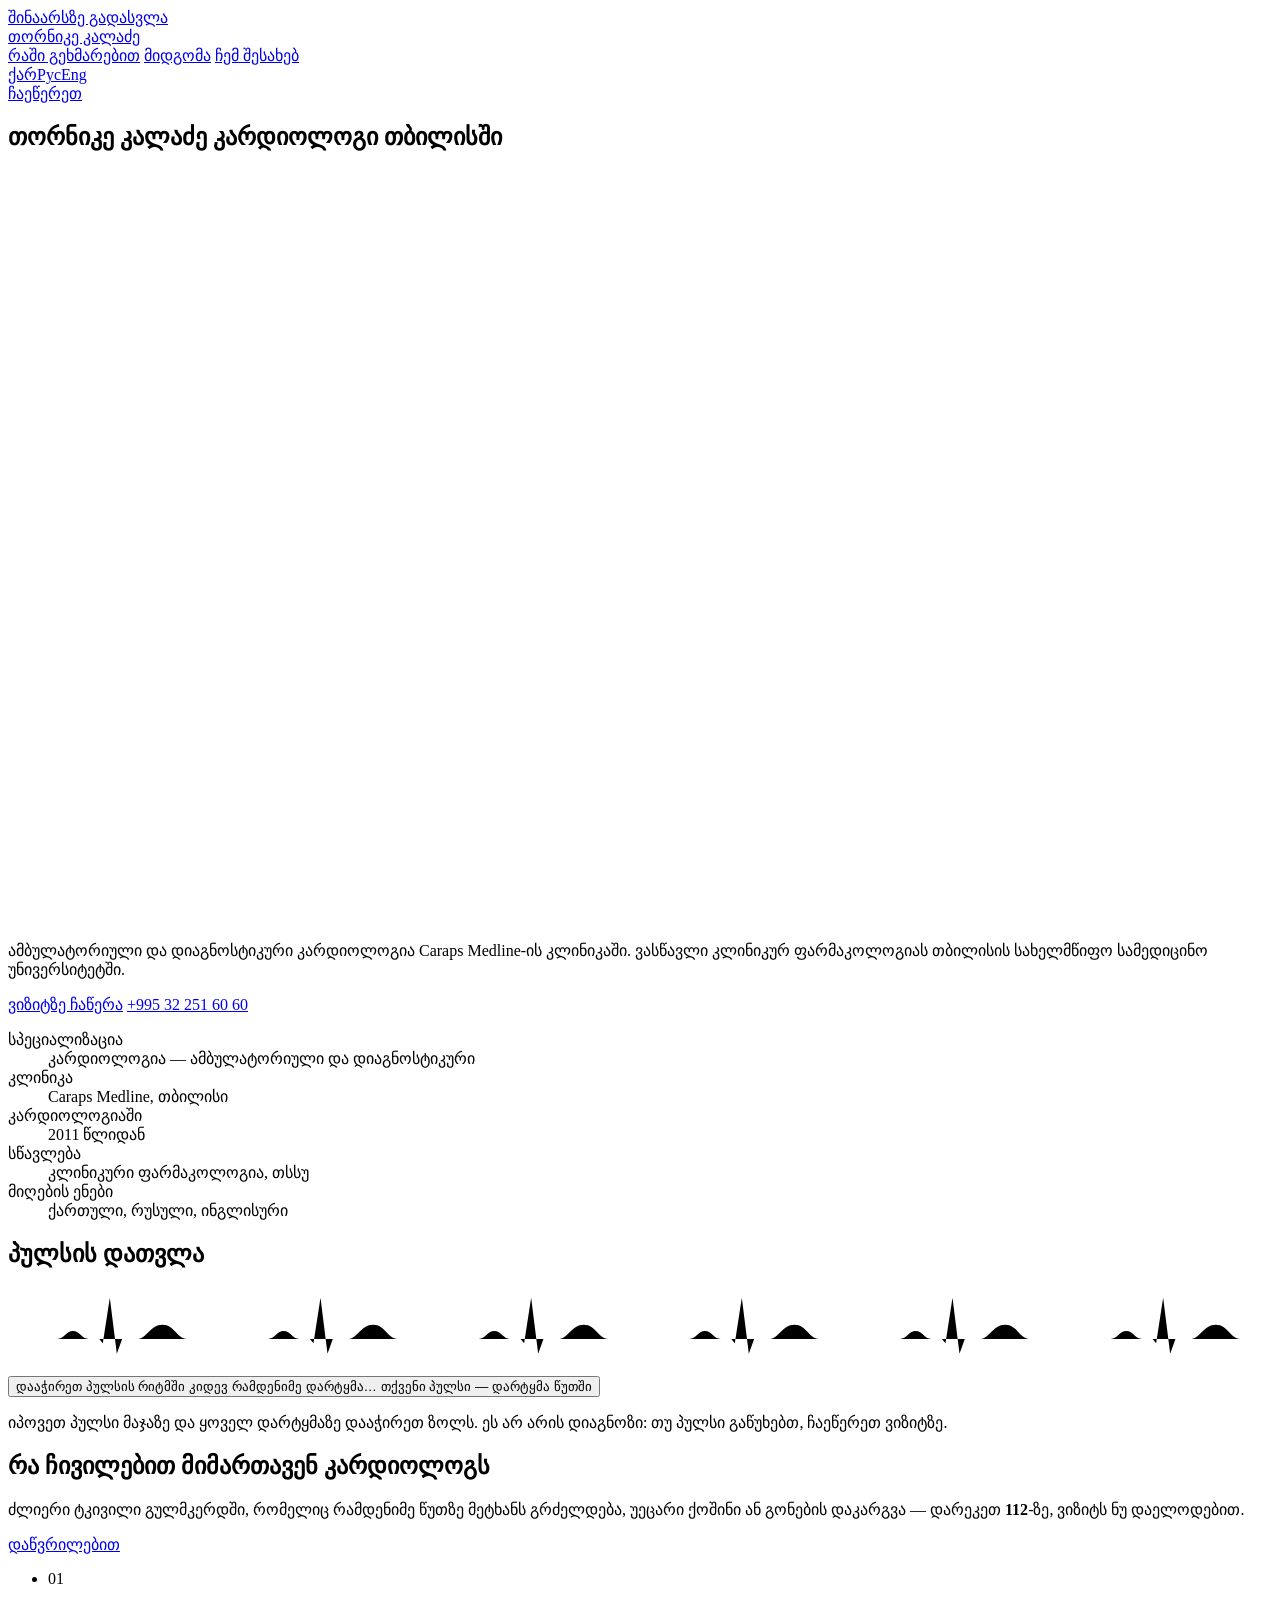
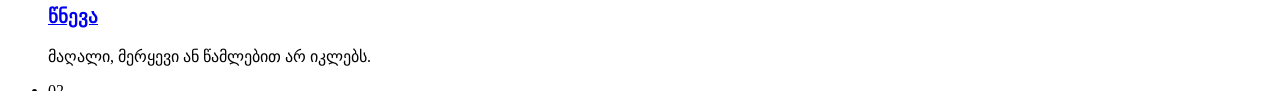
==== index.html @ e5db6a2a "Тёмный финал страницы, плашка имени, кнопка шапки ведёт к записи, полоса ЭКГ выше, тире в списках и " ====
<!doctype html>
<html lang="ka">
<head>
<meta charset="utf-8">
<meta name="viewport" content="width=device-width, initial-scale=1, viewport-fit=cover">
<title>კარდიოლოგი თბილისში — თორნიკე კალაძე, Caraps Medline</title>
<meta name="description" content="კარდიოლოგი თორნიკე კალაძე: ამბულატორიული და დიაგნოსტიკური კარდიოლოგია Caraps Medline-ის კლინიკაში, თბილისში. მიღება ქართულ, რუსულ და ინგლისურ ენებზე. ჩაწერა: +995 32 251 60 60.">
<meta name="robots" content="noindex, nofollow">
<link rel="canonical" href="https://zuko90-sys.github.io/dr-kaladze-site/">
<link rel="alternate" hreflang="ka" href="https://zuko90-sys.github.io/dr-kaladze-site/">
<link rel="alternate" hreflang="ru" href="https://zuko90-sys.github.io/dr-kaladze-site/ru/">
<link rel="alternate" hreflang="en" href="https://zuko90-sys.github.io/dr-kaladze-site/en/">
<link rel="alternate" hreflang="x-default" href="https://zuko90-sys.github.io/dr-kaladze-site/">
<meta name="theme-color" content="#fafbfc">
<link rel="icon" href="/dr-kaladze-site/favicon.svg" type="image/svg+xml">
<link rel="apple-touch-icon" href="/dr-kaladze-site/apple-touch-icon.png">
<meta property="og:type" content="profile">
<meta property="og:locale" content="ka_GE">
<meta property="og:site_name" content="თორნიკე კალაძე">
<meta property="og:title" content="კარდიოლოგი თბილისში — თორნიკე კალაძე, Caraps Medline">
<meta property="og:description" content="კარდიოლოგი თორნიკე კალაძე: ამბულატორიული და დიაგნოსტიკური კარდიოლოგია Caraps Medline-ის კლინიკაში, თბილისში. მიღება ქართულ, რუსულ და ინგლისურ ენებზე. ჩაწერა: +995 32 251 60 60.">
<meta property="og:url" content="https://zuko90-sys.github.io/dr-kaladze-site/">
<meta property="og:image" content="https://zuko90-sys.github.io/dr-kaladze-site/og-image.png">
<meta property="og:image:alt" content="თორნიკე კალაძე — კარდიოლოგი თბილისში">
<meta property="og:image:width" content="1200">
<meta property="og:image:height" content="630">
<meta name="twitter:card" content="summary_large_image">
<link rel="preload" href="/dr-kaladze-site/fonts/georgian-var.woff2" as="font" type="font/woff2" crossorigin>
<link rel="stylesheet" href="/dr-kaladze-site/fonts/fonts.css">
<link rel="stylesheet" href="/dr-kaladze-site/style.css">
<script src="/dr-kaladze-site/site.js" defer></script>
<script type="application/ld+json">
{
  "@context": "https://schema.org",
  "@type": "Physician",
  "name": "თორნიკე კალაძე",
  "alternateName": [
    "Торнике Каладзе",
    "Tornike Kaladze"
  ],
  "url": "https://zuko90-sys.github.io/dr-kaladze-site/",
  "description": "კარდიოლოგი თორნიკე კალაძე: ამბულატორიული და დიაგნოსტიკური კარდიოლოგია Caraps Medline-ის კლინიკაში, თბილისში. მიღება ქართულ, რუსულ და ინგლისურ ენებზე. ჩაწერა: +995 32 251 60 60.",
  "image": "https://zuko90-sys.github.io/dr-kaladze-site/img/tornike-600.jpg",
  "medicalSpecialty": "Cardiovascular",
  "knowsLanguage": [
    "ka",
    "ru",
    "en"
  ],
  "telephone": "+995 32 251 60 60",
  "address": {
    "@type": "PostalAddress",
    "addressLocality": "თბილისი",
    "addressCountry": "GE"
  },
  "areaServed": {
    "@type": "City",
    "name": "თბილისი"
  },
  "hospitalAffiliation": {
    "@type": "Hospital",
    "name": "Caraps Medline",
    "url": "https://carapsmedline.ge",
    "telephone": "+995 32 251 60 60"
  },
  "sameAs": [
    "https://www.linkedin.com/in/tornike-kaladze-556090249/",
    "https://carapsmedline.ge/en/doctors/tornike-kaladze"
  ]
}
</script>
</head>
<body>
<a class="skip" href="#main">შინაარსზე გადასვლა</a>

<header class="nav">
  <div class="nav__inner">
    <a class="brand" href="/dr-kaladze-site/">თორნიკე კალაძე</a>
    <nav class="nav__links" aria-label="საიტის განყოფილებები">
      <a href="/dr-kaladze-site/pomogayu.html">რაში გეხმარებით</a>
      <a href="/dr-kaladze-site/podhod.html">მიდგომა</a>
      <a href="/dr-kaladze-site/o-mne.html">ჩემ შესახებ</a>
    </nav>
    <nav class="lang" aria-label="საიტის ენა"><a href="/dr-kaladze-site/" hreflang="ka" lang="ka" aria-current="true">ქარ</a><a href="/dr-kaladze-site/ru/" hreflang="ru" lang="ru">Рус</a><a href="/dr-kaladze-site/en/" hreflang="en" lang="en">Eng</a></nav>
    <a class="btn btn--ink" href="/dr-kaladze-site/#zapis">ჩაეწერეთ</a>
  </div>
</header>

<main id="main">

<section class="hero">
  <h1>
    <span class="name">თორნიკე კალაძე</span>
    <span class="role">კარდიოლოგი თბილისში</span>
  </h1>

  <figure class="portrait"><picture><source type="image/webp" srcset="/dr-kaladze-site/img/tornike-320.webp 320w, /dr-kaladze-site/img/tornike-600.webp 600w" sizes="(max-width: 30rem) 15rem, (max-width: 60rem) 20rem, 22rem"><img src="/dr-kaladze-site/img/tornike-600.jpg" srcset="/dr-kaladze-site/img/tornike-320.jpg 320w, /dr-kaladze-site/img/tornike-600.jpg 600w" sizes="(max-width: 30rem) 15rem, (max-width: 60rem) 20rem, 22rem" width="600" height="750" alt="თორნიკე კალაძე, კარდიოლოგი" fetchpriority="high"></picture></figure>

  <div class="intro">
    <p class="lede">
      
      ამბულატორიული და დიაგნოსტიკური კარდიოლოგია Caraps Medline-ის კლინიკაში. ვასწავლი კლინიკურ ფარმაკოლოგიას თბილისის სახელმწიფო სამედიცინო უნივერსიტეტში.
      
    </p>
    <div class="cta">
      <a class="btn" href="tel:+995322516060">ვიზიტზე ჩაწერა</a>
      <a class="phone" href="tel:+995322516060">+995 32 251 60 60</a>
    </div>
  </div>

  <dl class="spec">
    <div><dt>სპეციალიზაცია</dt>
      <dd>კარდიოლოგია — ამბულატორიული და დიაგნოსტიკური</dd></div>
    <div><dt>კლინიკა</dt>
      <dd>Caraps Medline, თბილისი</dd></div>
    <div><dt>კარდიოლოგიაში</dt>
      <dd>2011 წლიდან</dd></div>
    <div><dt>სწავლება</dt>
      <dd>კლინიკური ფარმაკოლოგია, თსსუ</dd></div>
    <div><dt>მიღების ენები</dt>
      <dd>ქართული, რუსული, ინგლისური</dd></div>
  </dl>
</section>

<section class="ecg" aria-labelledby="ecg-h">
  <h2 class="sr-only" id="ecg-h">პულსის დათვლა</h2>
  <div class="ecg__strip">
    <svg class="ecg__trace" viewBox="0 0 1440 96" preserveAspectRatio="xMidYMid slice" aria-hidden="true">
      <path pathLength="1" d="M0,58 h56c8,0 10,-9 18,-9s10,9 18,9h12l4,5 8,-52 8,64 6,-17h18c10,0 14,-16 28,-16s16,16 28,16h36 h56c8,0 10,-9 18,-9s10,9 18,9h12l4,5 8,-52 8,64 6,-17h18c10,0 14,-16 28,-16s16,16 28,16h36 h56c8,0 10,-9 18,-9s10,9 18,9h12l4,5 8,-52 8,64 6,-17h18c10,0 14,-16 28,-16s16,16 28,16h36 h56c8,0 10,-9 18,-9s10,9 18,9h12l4,5 8,-52 8,64 6,-17h18c10,0 14,-16 28,-16s16,16 28,16h36 h56c8,0 10,-9 18,-9s10,9 18,9h12l4,5 8,-52 8,64 6,-17h18c10,0 14,-16 28,-16s16,16 28,16h36 h56c8,0 10,-9 18,-9s10,9 18,9h12l4,5 8,-52 8,64 6,-17h18c10,0 14,-16 28,-16s16,16 28,16h36 h56c8,0 10,-9 18,-9s10,9 18,9h12l4,5 8,-52 8,64 6,-17h18c10,0 14,-16 28,-16s16,16 28,16h36"/>
    </svg>
    <button class="ecg__tap" type="button" data-state="idle" aria-describedby="pulse-hint">
      <span class="ecg__read">
        <span class="ecg__label">
          <span class="st st--idle">დააჭირეთ პულსის რიტმში</span>
          <span class="st st--count">კიდევ რამდენიმე დარტყმა…</span>
          <span class="st st--done">თქვენი პულსი</span>
        </span>
        <span class="ecg__num">—</span>
        <span class="ecg__unit">დარტყმა წუთში</span>
      </span>
    </button>
  </div>
  <p class="ecg__hint" id="pulse-hint">
    <span>იპოვეთ პულსი მაჯაზე და ყოველ დარტყმაზე დააჭირეთ ზოლს. ეს არ არის დიაგნოზი: თუ პულსი გაწუხებთ, ჩაეწერეთ ვიზიტზე.</span>
  </p>
  <p class="sr-only" aria-live="polite" id="pulse-live"></p>
</section>

<section class="section" aria-labelledby="help-h">
  <div class="shell help">
    <div class="help__side">
      <h2 id="help-h">რა ჩივილებით მიმართავენ კარდიოლოგს</h2>
      <p class="note">ძლიერი ტკივილი გულმკერდში, რომელიც რამდენიმე წუთზე მეტხანს გრძელდება, უეცარი ქოშინი ან გონების დაკარგვა — დარეკეთ <b>112</b>-ზე, ვიზიტს ნუ დაელოდებით.</p>
      <p class="more"><a class="textlink" href="/dr-kaladze-site/pomogayu.html">დაწვრილებით</a></p>
    </div>
    <ul class="groups" data-approve="Общий текст о кардиологии — на согласование с Торнике">
      <li class="group">
        <span class="group__n">01</span>
        <h3><a href="/dr-kaladze-site/pomogayu.html#s1">წნევა</a></h3>
        <p>მაღალი, მერყევი ან წამლებით არ იკლებს.</p>
      </li>
      <li class="group">
        <span class="group__n">02</span>
        <h3><a href="/dr-kaladze-site/pomogayu.html#s2">გულის რიტმი</a></h3>
        <p>შეფერხება, აჩქარებული ან იშვიათი გულისცემა, თავბრუსხვევა და გულის წასვლა.</p>
      </li>
      <li class="group">
        <span class="group__n">03</span>
        <h3><a href="/dr-kaladze-site/pomogayu.html#s3">ტკივილი და ქოშინი</a></h3>
        <p>ტკივილი ან ზეწოლა გულმკერდში, ქოშინი ჩვეულ დატვირთვაზე, ფეხების შეშუპება.</p>
      </li>
      <li class="group">
        <span class="group__n">04</span>
        <h3><a href="/dr-kaladze-site/pomogayu.html#s5">რისკები და შემოწმება</a></h3>
        <p>ქოლესტერინი, შაქარი, ინფარქტი ნათესავებში; ბევრი წამალი ერთდროულად; შემოწმება ოპერაციის ან სპორტის წინ.</p>
      </li>
    </ul>
  </div>
</section>

<section class="section section--dark" id="zapis" aria-labelledby="book-h">
  <div class="shell book">
    <div class="book__text">
      <h2 id="book-h">ვიზიტზე ჩაწერა</h2>
      <p>Caraps Medline-ის კლინიკის ტელეფონით, თბილისში. მიღების დღეები და საათები დააზუსტეთ ზარისას.</p>
    </div>
    <div class="book__call">
      <span class="book__label">კლინიკის ტელეფონი</span>
      <a class="book__phone" href="tel:+995322516060">+995 32 251 60 60</a>
    </div>
  </div>
</section>
</main>

<footer class="foot">
  <div class="shell">
    <div class="foot__mast">
      <div>
        <p class="foot__name">თორნიკე კალაძე</p>
        <p class="foot__role">კარდიოლოგი თბილისში</p>
      </div>
      <nav aria-label="საიტზე ასევე"><ul class="foot__links"><li><a href="/dr-kaladze-site/pomogayu.html">რაში გეხმარებით</a></li><li><a href="/dr-kaladze-site/podhod.html">მიდგომა</a></li><li><a href="/dr-kaladze-site/o-mne.html">ჩემ შესახებ</a></li><li><a href="https://www.linkedin.com/in/tornike-kaladze-556090249/" rel="me">LinkedIn</a></li><li><a href="https://carapsmedline.ge/en/doctors/tornike-kaladze">პროფილი კლინიკის საიტზე</a></li></ul></nav>
    </div>
    <div class="foot__meta">
      <p>მიღება Caraps Medline-ის კლინიკაში, თბილისში · ქართულ, რუსულ და ინგლისურ ენებზე · <a class="foot__phone" href="tel:+995322516060">+995 32 251 60 60</a></p>
      <p>© 2026 თორნიკე კალაძე</p>
      <p>საიტზე განთავსებული ინფორმაცია საცნობაროა და ექიმის კონსულტაციას არ ცვლის.</p>
    </div>
  </div>
</footer>

</body>
</html>
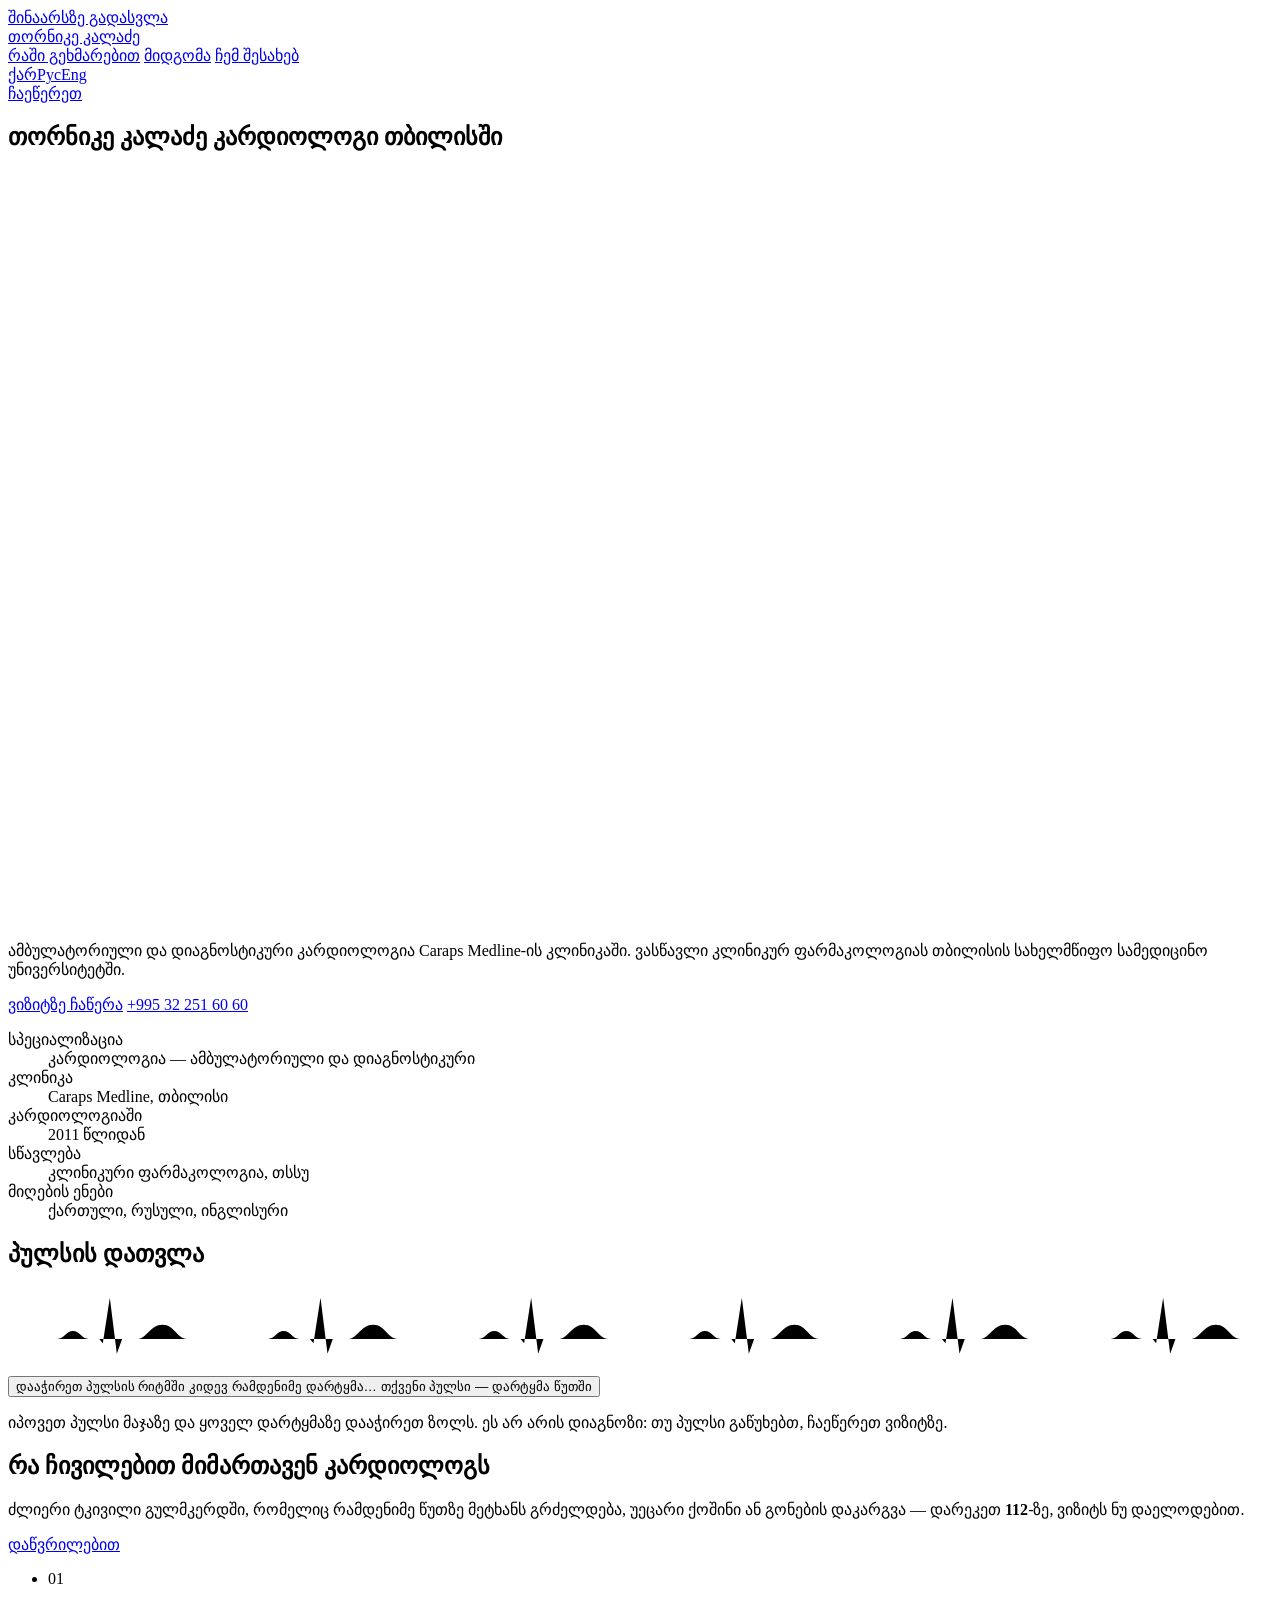
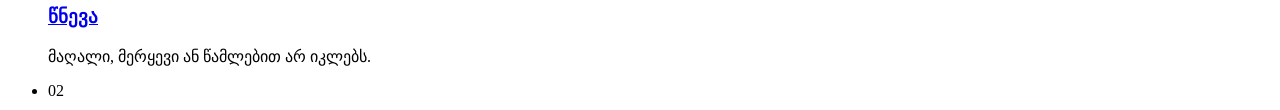
==== commit 5a94e54a: "Запись онлайн через портал клиники MyHealth — в блоке записи и в FAQ Co-Authored-By: Claude Fable 5." ====
--- a/index.html
+++ b/index.html
@@ -182,11 +182,14 @@
   <div class="shell book">
     <div class="book__text">
       <h2 id="book-h">ვიზიტზე ჩაწერა</h2>
-      <p>Caraps Medline-ის კლინიკის ტელეფონით, თბილისში. მიღების დღეები და საათები დააზუსტეთ ზარისას.</p>
+      <p>Caraps Medline-ის კლინიკის ტელეფონით, თბილისში, ან ონლაინ — კლინიკის პორტალ MyHealth-ით, თუ გაქვთ საქართველოს პირადი ნომერი. მიღების დღეები და საათები ჩაწერისას დააზუსტეთ.</p>
     </div>
     <div class="book__call">
       <span class="book__label">კლინიკის ტელეფონი</span>
       <a class="book__phone" href="tel:+995322516060">+995 32 251 60 60</a>
+      <span class="book__label book__label--2">ონლაინ</span>
+      <a class="book__online" href="https://myhealth.carapsmedline.ge/" rel="noopener">myhealth.carapsmedline.ge</a>
+      <span class="book__note">კლინიკის პორტალი, საჭიროა საქართველოს პირადი ნომერი</span>
     </div>
   </div>
 </section>
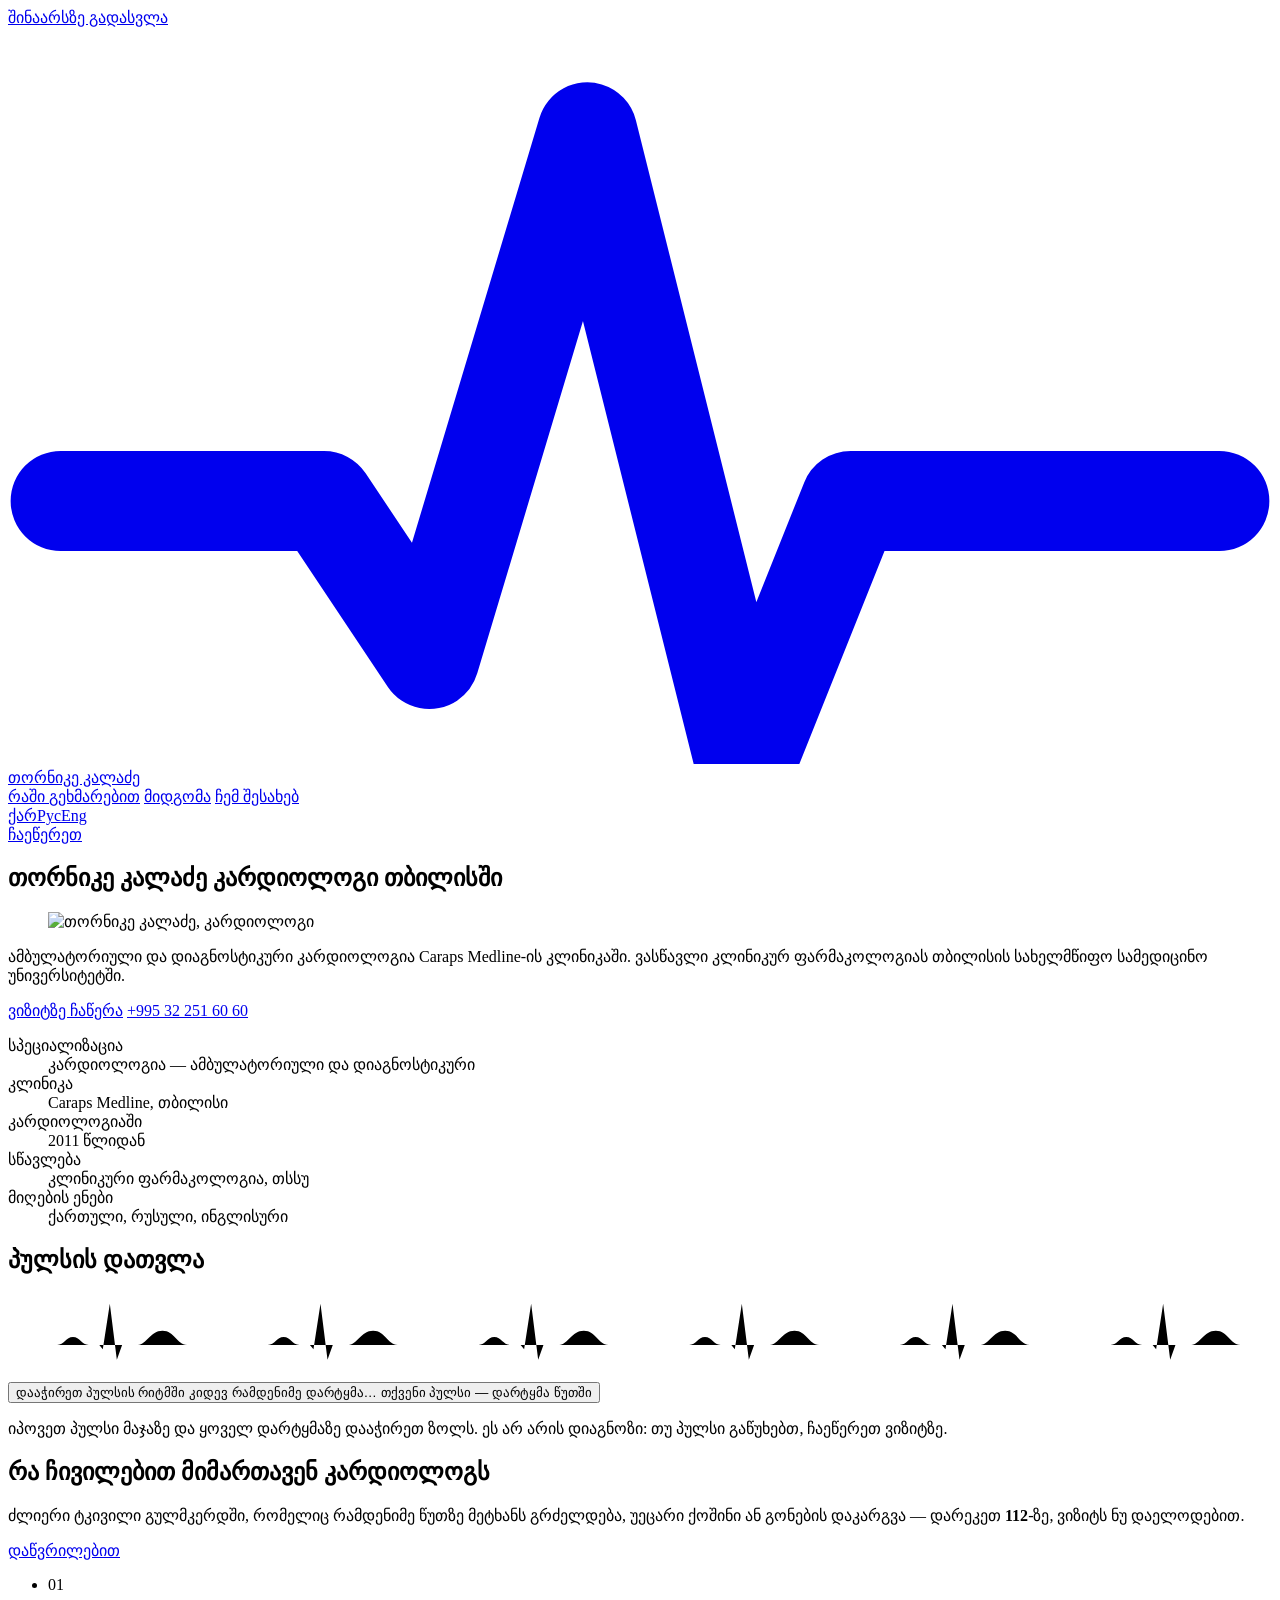
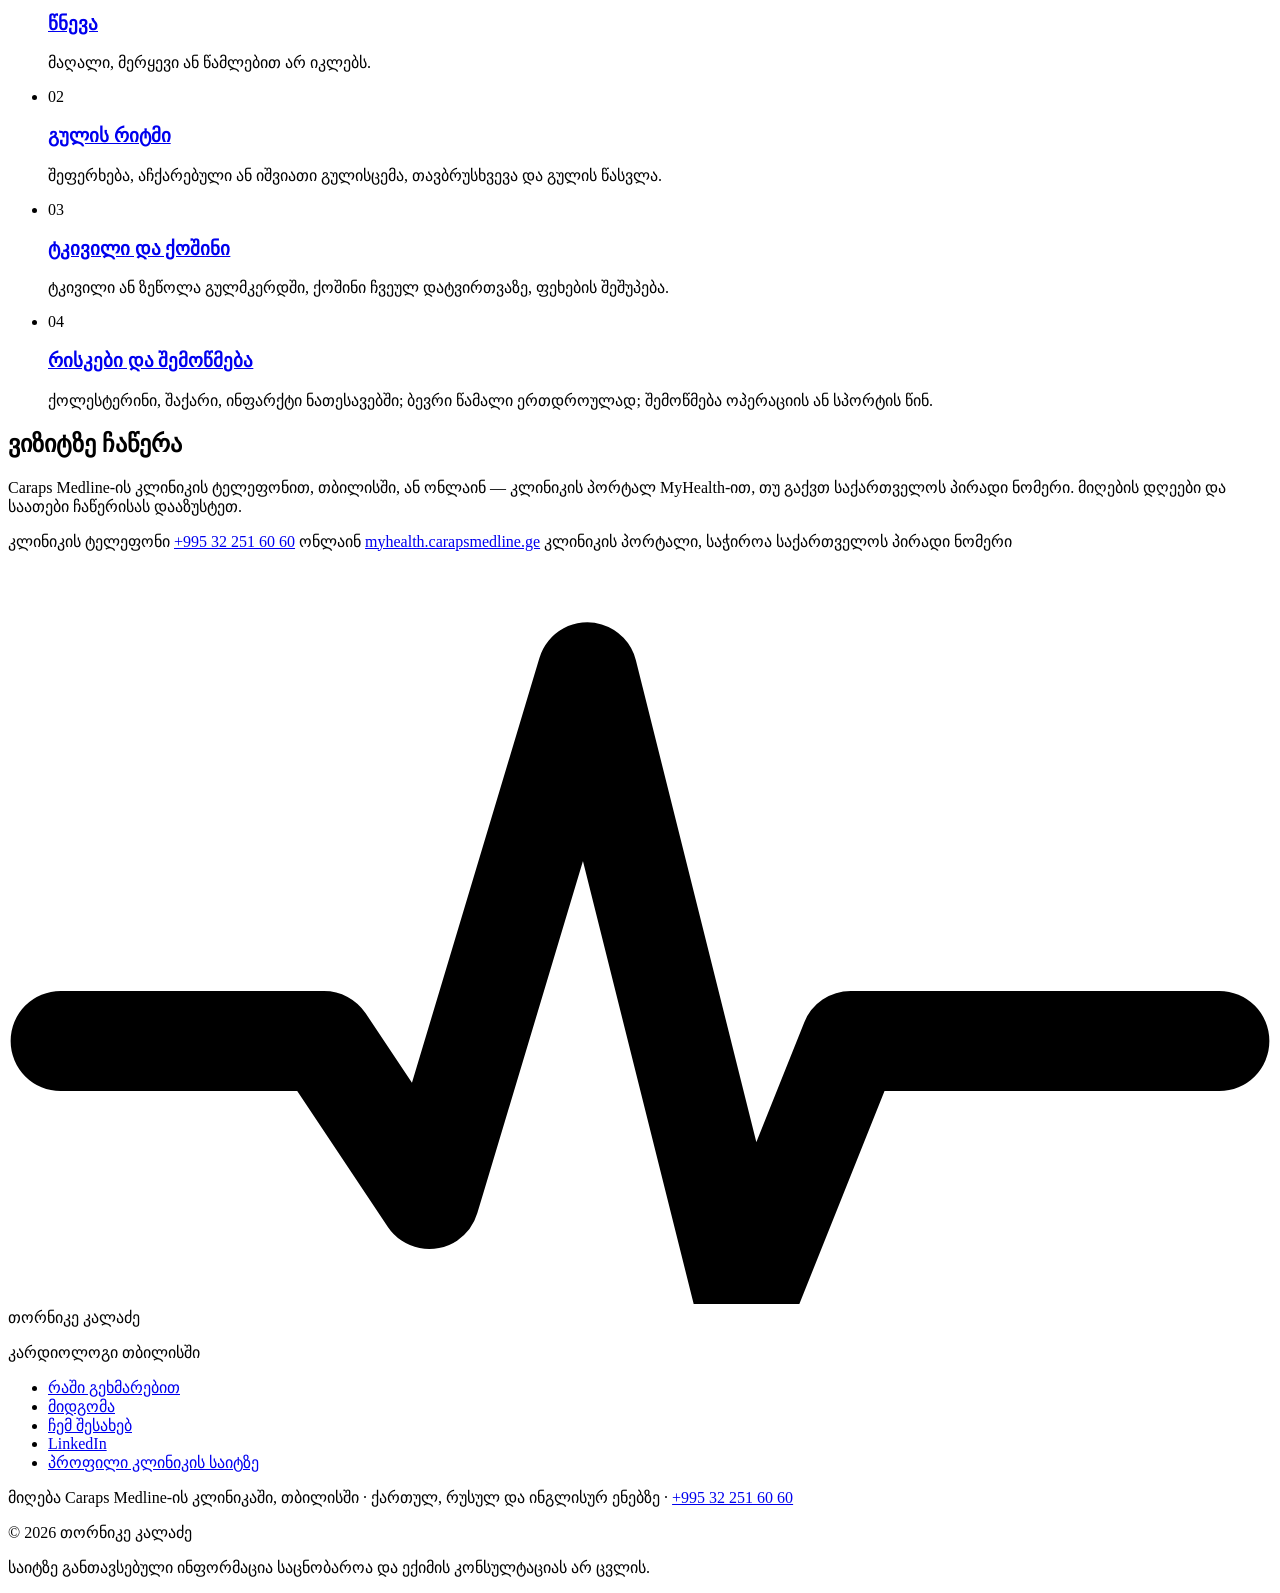
==== commit ba15eaf6: "Освежённый дизайн: тёплая бумага, панели и плитки, пилюли, тёмная карточка записи, знак-ЭКГ у имени;" ====
--- a/index.html
+++ b/index.html
@@ -11,7 +11,7 @@
 <link rel="alternate" hreflang="ru" href="https://zuko90-sys.github.io/dr-kaladze-site/ru/">
 <link rel="alternate" hreflang="en" href="https://zuko90-sys.github.io/dr-kaladze-site/en/">
 <link rel="alternate" hreflang="x-default" href="https://zuko90-sys.github.io/dr-kaladze-site/">
-<meta name="theme-color" content="#fafbfc">
+<meta name="theme-color" content="#fbf9f5">
 <link rel="icon" href="/dr-kaladze-site/favicon.svg" type="image/svg+xml">
 <link rel="apple-touch-icon" href="/dr-kaladze-site/apple-touch-icon.png">
 <meta property="og:type" content="profile">
@@ -75,7 +75,7 @@
 
 <header class="nav">
   <div class="nav__inner">
-    <a class="brand" href="/dr-kaladze-site/">თორნიკე კალაძე</a>
+    <a class="brand" href="/dr-kaladze-site/"><svg class="mark" viewBox="0 0 24 14" aria-hidden="true"><path d="M1 9h5l2 3 3-10 3 12 2-5h7" fill="none" stroke="currentColor" stroke-width="1.9" stroke-linejoin="round" stroke-linecap="round"/></svg><span>თორნიკე კალაძე</span></a>
     <nav class="nav__links" aria-label="საიტის განყოფილებები">
       <a href="/dr-kaladze-site/pomogayu.html">რაში გეხმარებით</a>
       <a href="/dr-kaladze-site/podhod.html">მიდგომა</a>
@@ -199,7 +199,7 @@
   <div class="shell">
     <div class="foot__mast">
       <div>
-        <p class="foot__name">თორნიკე კალაძე</p>
+        <p class="foot__name"><svg class="mark" viewBox="0 0 24 14" aria-hidden="true"><path d="M1 9h5l2 3 3-10 3 12 2-5h7" fill="none" stroke="currentColor" stroke-width="1.9" stroke-linejoin="round" stroke-linecap="round"/></svg>თორნიკე კალაძე</p>
         <p class="foot__role">კარდიოლოგი თბილისში</p>
       </div>
       <nav aria-label="საიტზე ასევე"><ul class="foot__links"><li><a href="/dr-kaladze-site/pomogayu.html">რაში გეხმარებით</a></li><li><a href="/dr-kaladze-site/podhod.html">მიდგომა</a></li><li><a href="/dr-kaladze-site/o-mne.html">ჩემ შესახებ</a></li><li><a href="https://www.linkedin.com/in/tornike-kaladze-556090249/" rel="me">LinkedIn</a></li><li><a href="https://carapsmedline.ge/en/doctors/tornike-kaladze">პროფილი კლინიკის საიტზე</a></li></ul></nav>
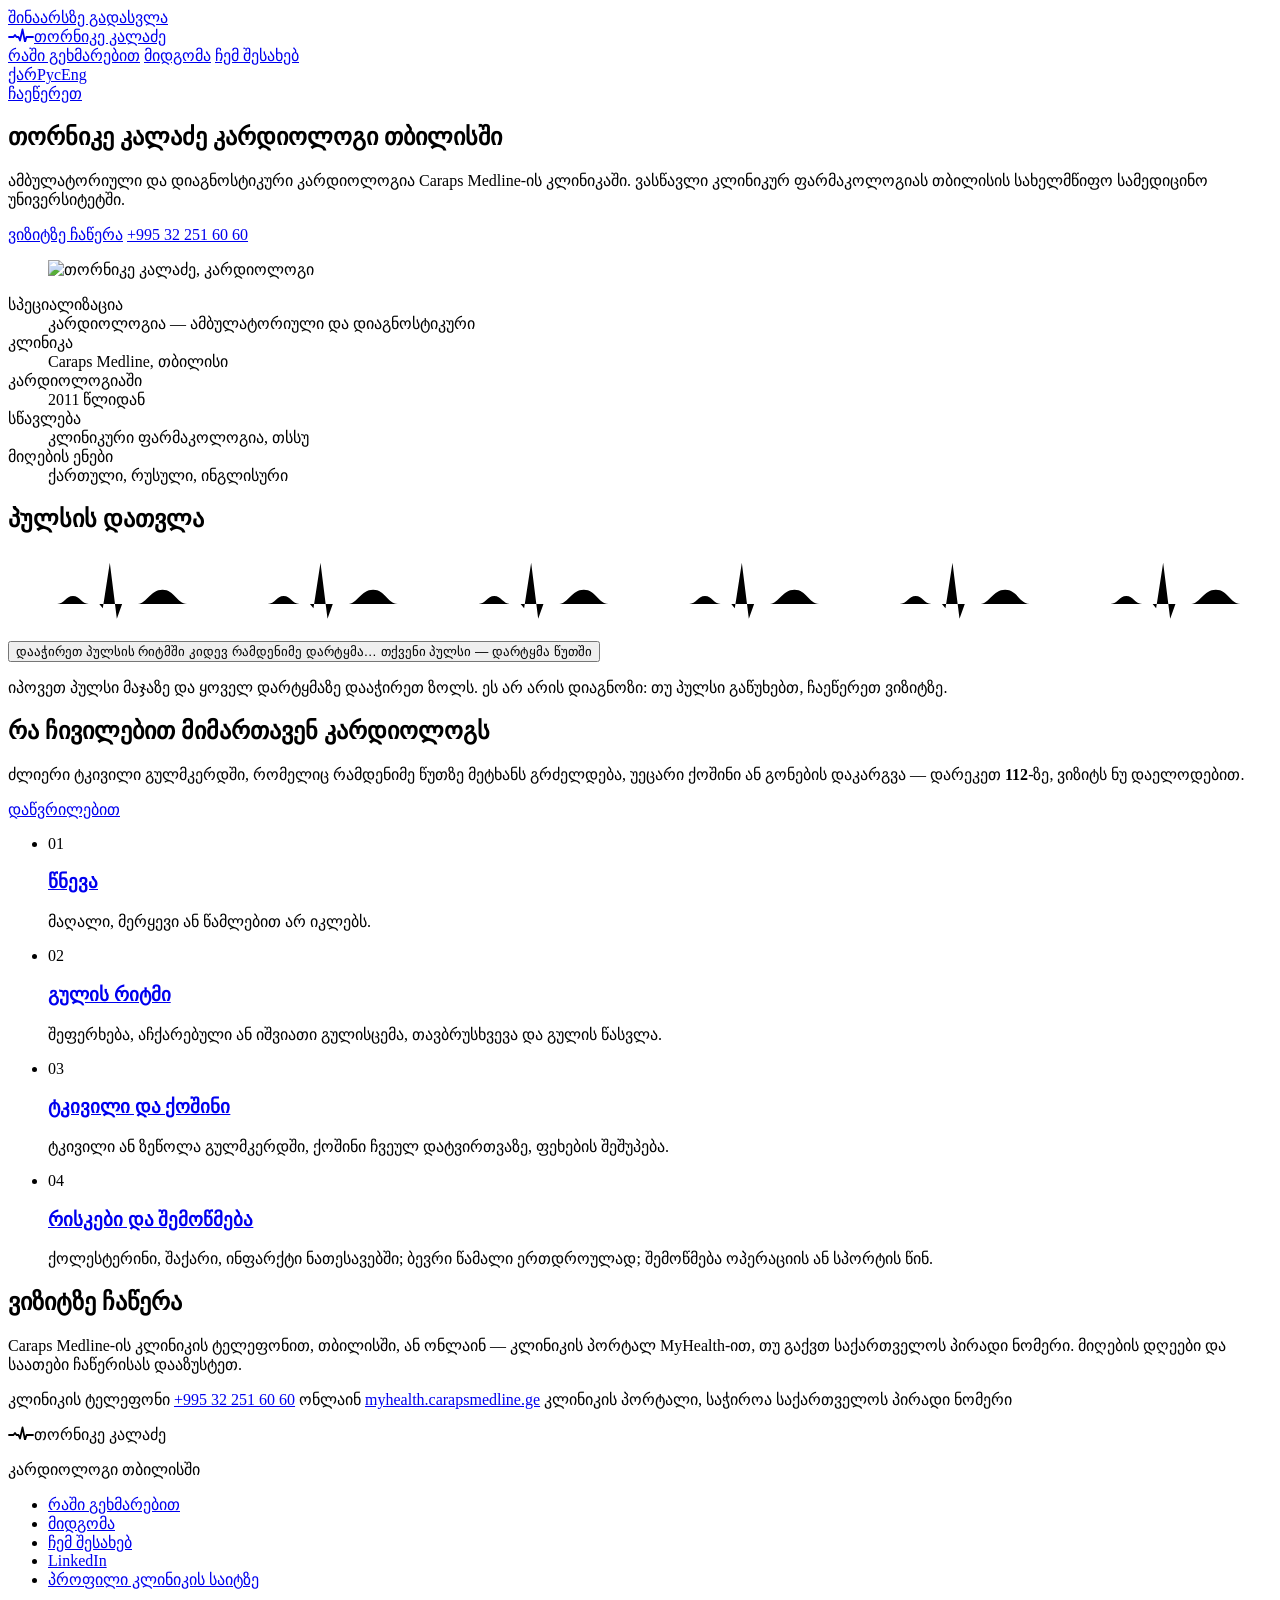
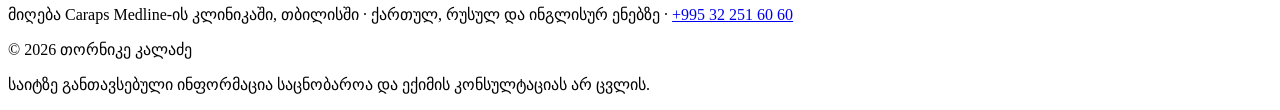
==== commit ad5fdf73: "Первый экран без пустоты: текст по центру, факты под фото; метки согласования скрыты; знак у имени; " ====
--- a/index.html
+++ b/index.html
@@ -26,9 +26,9 @@
 <meta property="og:image:height" content="630">
 <meta name="twitter:card" content="summary_large_image">
 <link rel="preload" href="/dr-kaladze-site/fonts/georgian-var.woff2" as="font" type="font/woff2" crossorigin>
-<link rel="stylesheet" href="/dr-kaladze-site/fonts/fonts.css">
-<link rel="stylesheet" href="/dr-kaladze-site/style.css">
-<script src="/dr-kaladze-site/site.js" defer></script>
+<link rel="stylesheet" href="/dr-kaladze-site/fonts/fonts.css?v=13152110">
+<link rel="stylesheet" href="/dr-kaladze-site/style.css?v=0803f7bb">
+<script src="/dr-kaladze-site/site.js?v=8141cb54" defer></script>
 <script type="application/ld+json">
 {
   "@context": "https://schema.org",
@@ -75,7 +75,7 @@
 
 <header class="nav">
   <div class="nav__inner">
-    <a class="brand" href="/dr-kaladze-site/"><svg class="mark" viewBox="0 0 24 14" aria-hidden="true"><path d="M1 9h5l2 3 3-10 3 12 2-5h7" fill="none" stroke="currentColor" stroke-width="1.9" stroke-linejoin="round" stroke-linecap="round"/></svg><span>თორნიკე კალაძე</span></a>
+    <a class="brand" href="/dr-kaladze-site/"><svg class="mark" width="26" height="14" viewBox="0 0 26 14" aria-hidden="true"><path d="M1 9h4.5l1.5-2 1.5 2h2l1.5 3.5 2.5-11 2.5 12.5 1.5-5h6.5" fill="none" stroke="currentColor" stroke-width="1.8" stroke-linejoin="round" stroke-linecap="round"/></svg><span>თორნიკე კალაძე</span></a>
     <nav class="nav__links" aria-label="საიტის განყოფილებები">
       <a href="/dr-kaladze-site/pomogayu.html">რაში გეხმარებით</a>
       <a href="/dr-kaladze-site/podhod.html">მიდგომა</a>
@@ -89,12 +89,11 @@
 <main id="main">
 
 <section class="hero">
+  <div class="hero__text">
   <h1>
     <span class="name">თორნიკე კალაძე</span>
     <span class="role">კარდიოლოგი თბილისში</span>
   </h1>
-
-  <figure class="portrait"><picture><source type="image/webp" srcset="/dr-kaladze-site/img/tornike-320.webp 320w, /dr-kaladze-site/img/tornike-600.webp 600w" sizes="(max-width: 30rem) 15rem, (max-width: 60rem) 20rem, 22rem"><img src="/dr-kaladze-site/img/tornike-600.jpg" srcset="/dr-kaladze-site/img/tornike-320.jpg 320w, /dr-kaladze-site/img/tornike-600.jpg 600w" sizes="(max-width: 30rem) 15rem, (max-width: 60rem) 20rem, 22rem" width="600" height="750" alt="თორნიკე კალაძე, კარდიოლოგი" fetchpriority="high"></picture></figure>
 
   <div class="intro">
     <p class="lede">
@@ -107,6 +106,9 @@
       <a class="phone" href="tel:+995322516060">+995 32 251 60 60</a>
     </div>
   </div>
+  </div>
+
+  <figure class="portrait"><picture><source type="image/webp" srcset="/dr-kaladze-site/img/tornike-320.webp 320w, /dr-kaladze-site/img/tornike-600.webp 600w" sizes="(max-width: 30rem) 15rem, (max-width: 60rem) 20rem, 22rem"><img src="/dr-kaladze-site/img/tornike-600.jpg" srcset="/dr-kaladze-site/img/tornike-320.jpg 320w, /dr-kaladze-site/img/tornike-600.jpg 600w" sizes="(max-width: 30rem) 15rem, (max-width: 60rem) 20rem, 22rem" width="600" height="750" alt="თორნიკე კალაძე, კარდიოლოგი" fetchpriority="high"></picture></figure>
 
   <dl class="spec">
     <div><dt>სპეციალიზაცია</dt>
@@ -199,7 +201,7 @@
   <div class="shell">
     <div class="foot__mast">
       <div>
-        <p class="foot__name"><svg class="mark" viewBox="0 0 24 14" aria-hidden="true"><path d="M1 9h5l2 3 3-10 3 12 2-5h7" fill="none" stroke="currentColor" stroke-width="1.9" stroke-linejoin="round" stroke-linecap="round"/></svg>თორნიკე კალაძე</p>
+        <p class="foot__name"><svg class="mark" width="26" height="14" viewBox="0 0 26 14" aria-hidden="true"><path d="M1 9h4.5l1.5-2 1.5 2h2l1.5 3.5 2.5-11 2.5 12.5 1.5-5h6.5" fill="none" stroke="currentColor" stroke-width="1.8" stroke-linejoin="round" stroke-linecap="round"/></svg>თორნიკე კალაძე</p>
         <p class="foot__role">კარდიოლოგი თბილისში</p>
       </div>
       <nav aria-label="საიტზე ასევე"><ul class="foot__links"><li><a href="/dr-kaladze-site/pomogayu.html">რაში გეხმარებით</a></li><li><a href="/dr-kaladze-site/podhod.html">მიდგომა</a></li><li><a href="/dr-kaladze-site/o-mne.html">ჩემ შესახებ</a></li><li><a href="https://www.linkedin.com/in/tornike-kaladze-556090249/" rel="me">LinkedIn</a></li><li><a href="https://carapsmedline.ge/en/doctors/tornike-kaladze">პროფილი კლინიკის საიტზე</a></li></ul></nav>
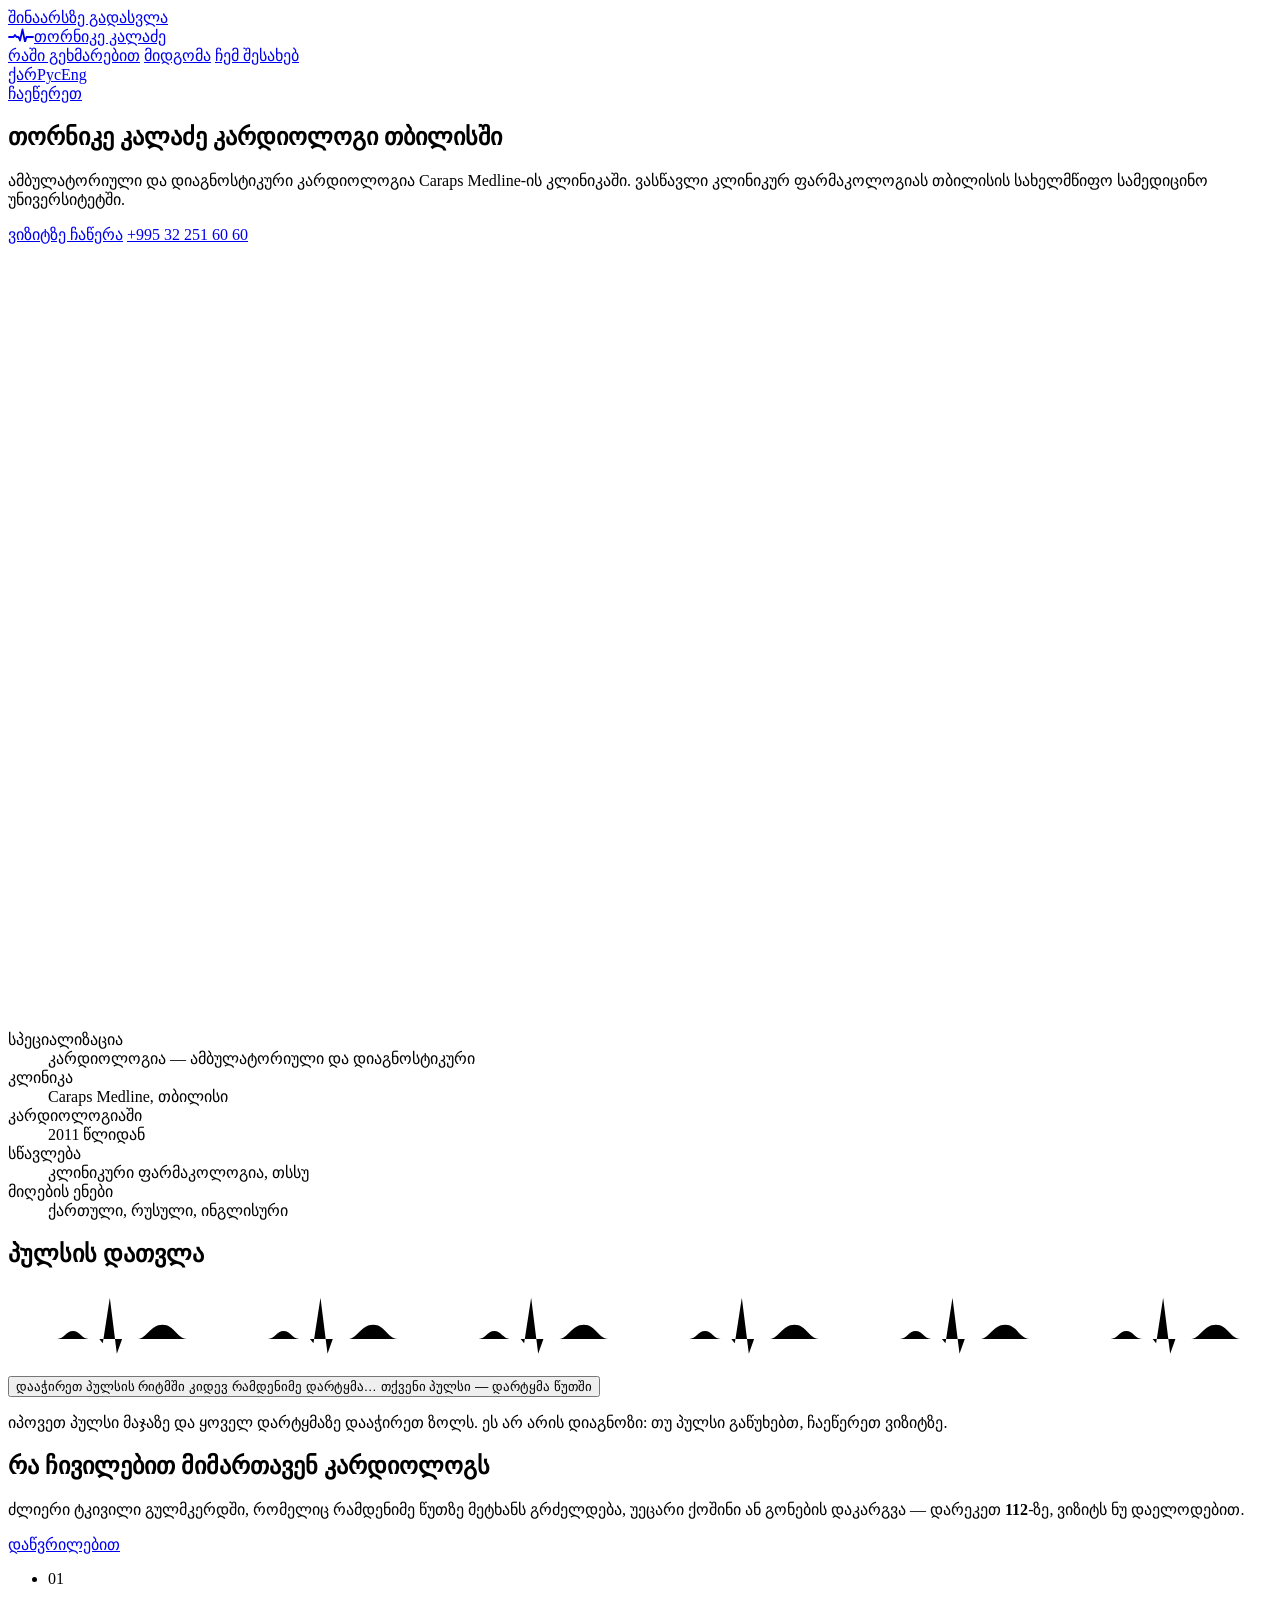
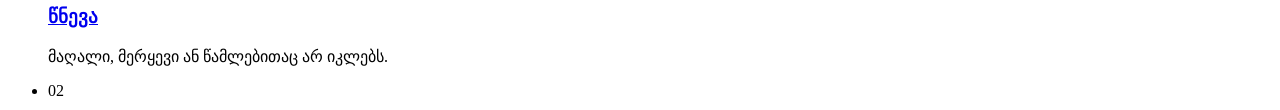
==== commit b78ca844: "Грузинский перевод: 24 правки после двойной редакторской вычитки Co-Authored-By: Claude Fable 5.1 <n" ====
--- a/index.html
+++ b/index.html
@@ -159,7 +159,7 @@
       <li class="group">
         <span class="group__n">01</span>
         <h3><a href="/dr-kaladze-site/pomogayu.html#s1">წნევა</a></h3>
-        <p>მაღალი, მერყევი ან წამლებით არ იკლებს.</p>
+        <p>მაღალი, მერყევი ან წამლებითაც არ იკლებს.</p>
       </li>
       <li class="group">
         <span class="group__n">02</span>
@@ -184,7 +184,7 @@
   <div class="shell book">
     <div class="book__text">
       <h2 id="book-h">ვიზიტზე ჩაწერა</h2>
-      <p>Caraps Medline-ის კლინიკის ტელეფონით, თბილისში, ან ონლაინ — კლინიკის პორტალ MyHealth-ით, თუ გაქვთ საქართველოს პირადი ნომერი. მიღების დღეები და საათები ჩაწერისას დააზუსტეთ.</p>
+      <p>დარეკეთ Caraps Medline-ის კლინიკაში თბილისში ან ჩაეწერეთ ონლაინ — კლინიკის პორტალ MyHealth-ით, თუ გაქვთ საქართველოს პირადი ნომერი. მიღების დღეები და საათები ჩაწერისას დააზუსტეთ.</p>
     </div>
     <div class="book__call">
       <span class="book__label">კლინიკის ტელეფონი</span>
@@ -204,12 +204,12 @@
         <p class="foot__name"><svg class="mark" width="26" height="14" viewBox="0 0 26 14" aria-hidden="true"><path d="M1 9h4.5l1.5-2 1.5 2h2l1.5 3.5 2.5-11 2.5 12.5 1.5-5h6.5" fill="none" stroke="currentColor" stroke-width="1.8" stroke-linejoin="round" stroke-linecap="round"/></svg>თორნიკე კალაძე</p>
         <p class="foot__role">კარდიოლოგი თბილისში</p>
       </div>
-      <nav aria-label="საიტზე ასევე"><ul class="foot__links"><li><a href="/dr-kaladze-site/pomogayu.html">რაში გეხმარებით</a></li><li><a href="/dr-kaladze-site/podhod.html">მიდგომა</a></li><li><a href="/dr-kaladze-site/o-mne.html">ჩემ შესახებ</a></li><li><a href="https://www.linkedin.com/in/tornike-kaladze-556090249/" rel="me">LinkedIn</a></li><li><a href="https://carapsmedline.ge/en/doctors/tornike-kaladze">პროფილი კლინიკის საიტზე</a></li></ul></nav>
+      <nav aria-label="სხვა გვერდები"><ul class="foot__links"><li><a href="/dr-kaladze-site/pomogayu.html">რაში გეხმარებით</a></li><li><a href="/dr-kaladze-site/podhod.html">მიდგომა</a></li><li><a href="/dr-kaladze-site/o-mne.html">ჩემ შესახებ</a></li><li><a href="https://www.linkedin.com/in/tornike-kaladze-556090249/" rel="me">LinkedIn</a></li><li><a href="https://carapsmedline.ge/en/doctors/tornike-kaladze">პროფილი კლინიკის საიტზე</a></li></ul></nav>
     </div>
     <div class="foot__meta">
       <p>მიღება Caraps Medline-ის კლინიკაში, თბილისში · ქართულ, რუსულ და ინგლისურ ენებზე · <a class="foot__phone" href="tel:+995322516060">+995 32 251 60 60</a></p>
       <p>© 2026 თორნიკე კალაძე</p>
-      <p>საიტზე განთავსებული ინფორმაცია საცნობაროა და ექიმის კონსულტაციას არ ცვლის.</p>
+      <p>საიტზე განთავსებული ინფორმაცია საცნობარო ხასიათისაა და ექიმის კონსულტაციას არ ანაცვლებს.</p>
     </div>
   </div>
 </footer>
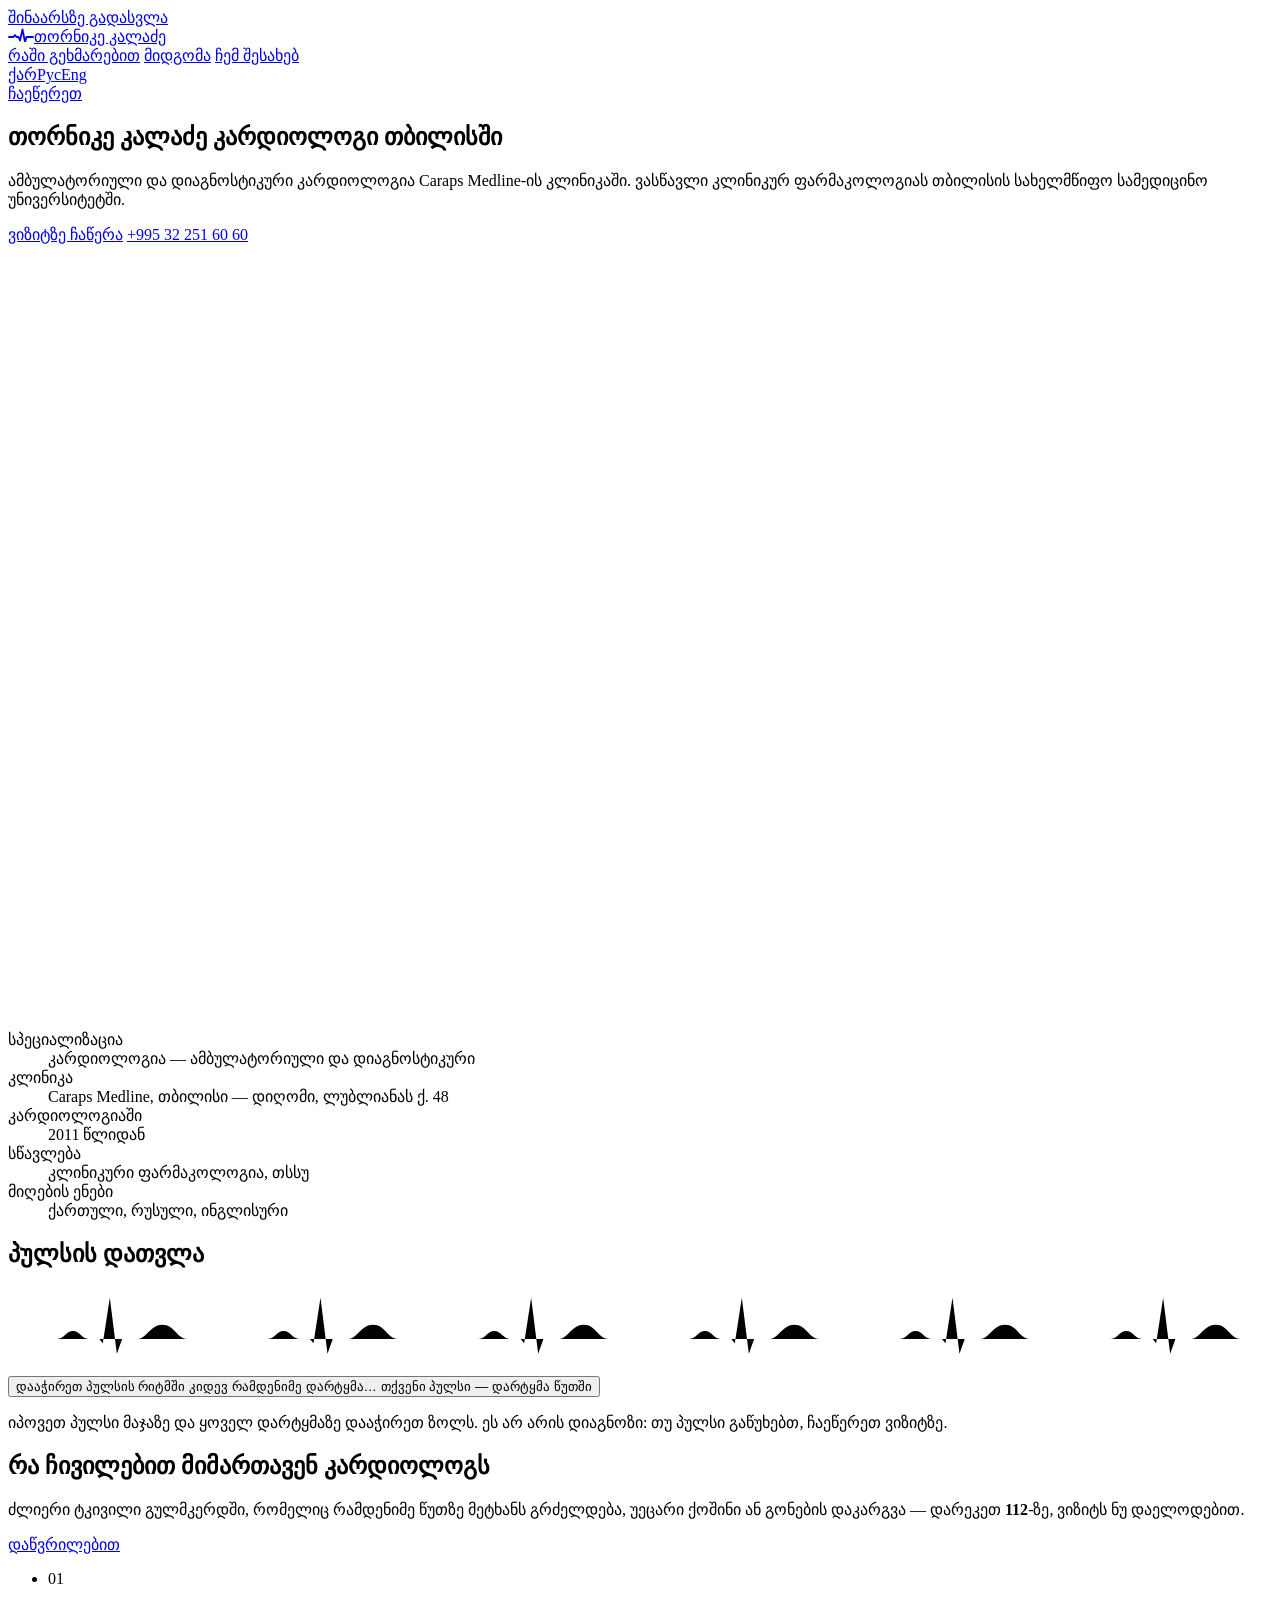
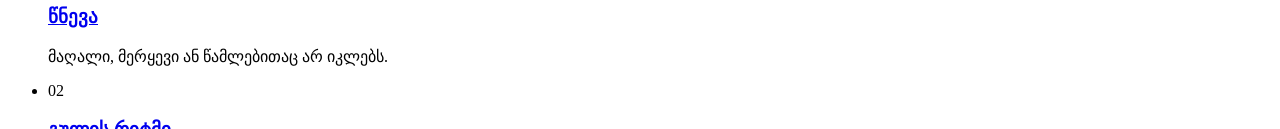
==== commit 902c304c: "Филиал Дигоми: адрес в фактах, блоке записи (карта), FAQ, подвале и разметке Co-Authored-By: Claude " ====
--- a/index.html
+++ b/index.html
@@ -4,7 +4,7 @@
 <meta charset="utf-8">
 <meta name="viewport" content="width=device-width, initial-scale=1, viewport-fit=cover">
 <title>კარდიოლოგი თბილისში — თორნიკე კალაძე, Caraps Medline</title>
-<meta name="description" content="კარდიოლოგი თორნიკე კალაძე: ამბულატორიული და დიაგნოსტიკური კარდიოლოგია Caraps Medline-ის კლინიკაში, თბილისში. მიღება ქართულ, რუსულ და ინგლისურ ენებზე. ჩაწერა: +995 32 251 60 60.">
+<meta name="description" content="კარდიოლოგი თორნიკე კალაძე: ამბულატორიული და დიაგნოსტიკური კარდიოლოგია Caraps Medline-ის კლინიკაში (დიღომი), თბილისში. მიღება ქართულ, რუსულ და ინგლისურ ენებზე. ჩაწერა: +995 32 251 60 60.">
 <meta name="robots" content="noindex, nofollow">
 <link rel="canonical" href="https://zuko90-sys.github.io/dr-kaladze-site/">
 <link rel="alternate" hreflang="ka" href="https://zuko90-sys.github.io/dr-kaladze-site/">
@@ -18,7 +18,7 @@
 <meta property="og:locale" content="ka_GE">
 <meta property="og:site_name" content="თორნიკე კალაძე">
 <meta property="og:title" content="კარდიოლოგი თბილისში — თორნიკე კალაძე, Caraps Medline">
-<meta property="og:description" content="კარდიოლოგი თორნიკე კალაძე: ამბულატორიული და დიაგნოსტიკური კარდიოლოგია Caraps Medline-ის კლინიკაში, თბილისში. მიღება ქართულ, რუსულ და ინგლისურ ენებზე. ჩაწერა: +995 32 251 60 60.">
+<meta property="og:description" content="კარდიოლოგი თორნიკე კალაძე: ამბულატორიული და დიაგნოსტიკური კარდიოლოგია Caraps Medline-ის კლინიკაში (დიღომი), თბილისში. მიღება ქართულ, რუსულ და ინგლისურ ენებზე. ჩაწერა: +995 32 251 60 60.">
 <meta property="og:url" content="https://zuko90-sys.github.io/dr-kaladze-site/">
 <meta property="og:image" content="https://zuko90-sys.github.io/dr-kaladze-site/og-image.png">
 <meta property="og:image:alt" content="თორნიკე კალაძე — კარდიოლოგი თბილისში">
@@ -39,7 +39,7 @@
     "Tornike Kaladze"
   ],
   "url": "https://zuko90-sys.github.io/dr-kaladze-site/",
-  "description": "კარდიოლოგი თორნიკე კალაძე: ამბულატორიული და დიაგნოსტიკური კარდიოლოგია Caraps Medline-ის კლინიკაში, თბილისში. მიღება ქართულ, რუსულ და ინგლისურ ენებზე. ჩაწერა: +995 32 251 60 60.",
+  "description": "კარდიოლოგი თორნიკე კალაძე: ამბულატორიული და დიაგნოსტიკური კარდიოლოგია Caraps Medline-ის კლინიკაში (დიღომი), თბილისში. მიღება ქართულ, რუსულ და ინგლისურ ენებზე. ჩაწერა: +995 32 251 60 60.",
   "image": "https://zuko90-sys.github.io/dr-kaladze-site/img/tornike-600.jpg",
   "medicalSpecialty": "Cardiovascular",
   "knowsLanguage": [
@@ -50,6 +50,7 @@
   "telephone": "+995 32 251 60 60",
   "address": {
     "@type": "PostalAddress",
+    "streetAddress": "ლუბლიანას ქ. 48",
     "addressLocality": "თბილისი",
     "addressCountry": "GE"
   },
@@ -61,7 +62,13 @@
     "@type": "Hospital",
     "name": "Caraps Medline",
     "url": "https://carapsmedline.ge",
-    "telephone": "+995 32 251 60 60"
+    "telephone": "+995 32 251 60 60",
+    "address": {
+      "@type": "PostalAddress",
+      "streetAddress": "ლუბლიანას ქ. 48",
+      "addressLocality": "თბილისი",
+      "addressCountry": "GE"
+    }
   },
   "sameAs": [
     "https://www.linkedin.com/in/tornike-kaladze-556090249/",
@@ -114,7 +121,7 @@
     <div><dt>სპეციალიზაცია</dt>
       <dd>კარდიოლოგია — ამბულატორიული და დიაგნოსტიკური</dd></div>
     <div><dt>კლინიკა</dt>
-      <dd>Caraps Medline, თბილისი</dd></div>
+      <dd>Caraps Medline, თბილისი — დიღომი, ლუბლიანას ქ.&nbsp;48</dd></div>
     <div><dt>კარდიოლოგიაში</dt>
       <dd>2011 წლიდან</dd></div>
     <div><dt>სწავლება</dt>
@@ -184,11 +191,14 @@
   <div class="shell book">
     <div class="book__text">
       <h2 id="book-h">ვიზიტზე ჩაწერა</h2>
-      <p>დარეკეთ Caraps Medline-ის კლინიკაში თბილისში ან ჩაეწერეთ ონლაინ — კლინიკის პორტალ MyHealth-ით, თუ გაქვთ საქართველოს პირადი ნომერი. მიღების დღეები და საათები ჩაწერისას დააზუსტეთ.</p>
+      <p>მიღება — Caraps Medline-ის კლინიკის დიღომის ფილიალში. დარეკეთ კლინიკაში ან ჩაეწერეთ ონლაინ — პორტალ MyHealth-ით, თუ გაქვთ საქართველოს პირადი ნომერი. მიღების დღეები და საათები ჩაწერისას დააზუსტეთ.</p>
     </div>
     <div class="book__call">
       <span class="book__label">კლინიკის ტელეფონი</span>
       <a class="book__phone" href="tel:+995322516060">+995 32 251 60 60</a>
+      <span class="book__label book__label--2">მისამართი</span>
+      <a class="book__online" href="https://www.google.com/maps/search/?api=1&amp;query=Caraps+Medline+Lubliana+48+Tbilisi" rel="noopener">ლუბლიანას ქ. 48, თბილისი</a>
+      <span class="book__note">დიღომის ფილიალი · რუკაზე ნახვა</span>
       <span class="book__label book__label--2">ონლაინ</span>
       <a class="book__online" href="https://myhealth.carapsmedline.ge/" rel="noopener">myhealth.carapsmedline.ge</a>
       <span class="book__note">კლინიკის პორტალი, საჭიროა საქართველოს პირადი ნომერი</span>
@@ -207,7 +217,7 @@
       <nav aria-label="სხვა გვერდები"><ul class="foot__links"><li><a href="/dr-kaladze-site/pomogayu.html">რაში გეხმარებით</a></li><li><a href="/dr-kaladze-site/podhod.html">მიდგომა</a></li><li><a href="/dr-kaladze-site/o-mne.html">ჩემ შესახებ</a></li><li><a href="https://www.linkedin.com/in/tornike-kaladze-556090249/" rel="me">LinkedIn</a></li><li><a href="https://carapsmedline.ge/en/doctors/tornike-kaladze">პროფილი კლინიკის საიტზე</a></li></ul></nav>
     </div>
     <div class="foot__meta">
-      <p>მიღება Caraps Medline-ის კლინიკაში, თბილისში · ქართულ, რუსულ და ინგლისურ ენებზე · <a class="foot__phone" href="tel:+995322516060">+995 32 251 60 60</a></p>
+      <p>მიღება Caraps Medline-ის კლინიკაში, ლუბლიანას ქ. 48 (დიღომი), თბილისი · ქართულ, რუსულ და ინგლისურ ენებზე · <a class="foot__phone" href="tel:+995322516060">+995 32 251 60 60</a></p>
       <p>© 2026 თორნიკე კალაძე</p>
       <p>საიტზე განთავსებული ინფორმაცია საცნობარო ხასიათისაა და ექიმის კონსულტაციას არ ანაცვლებს.</p>
     </div>
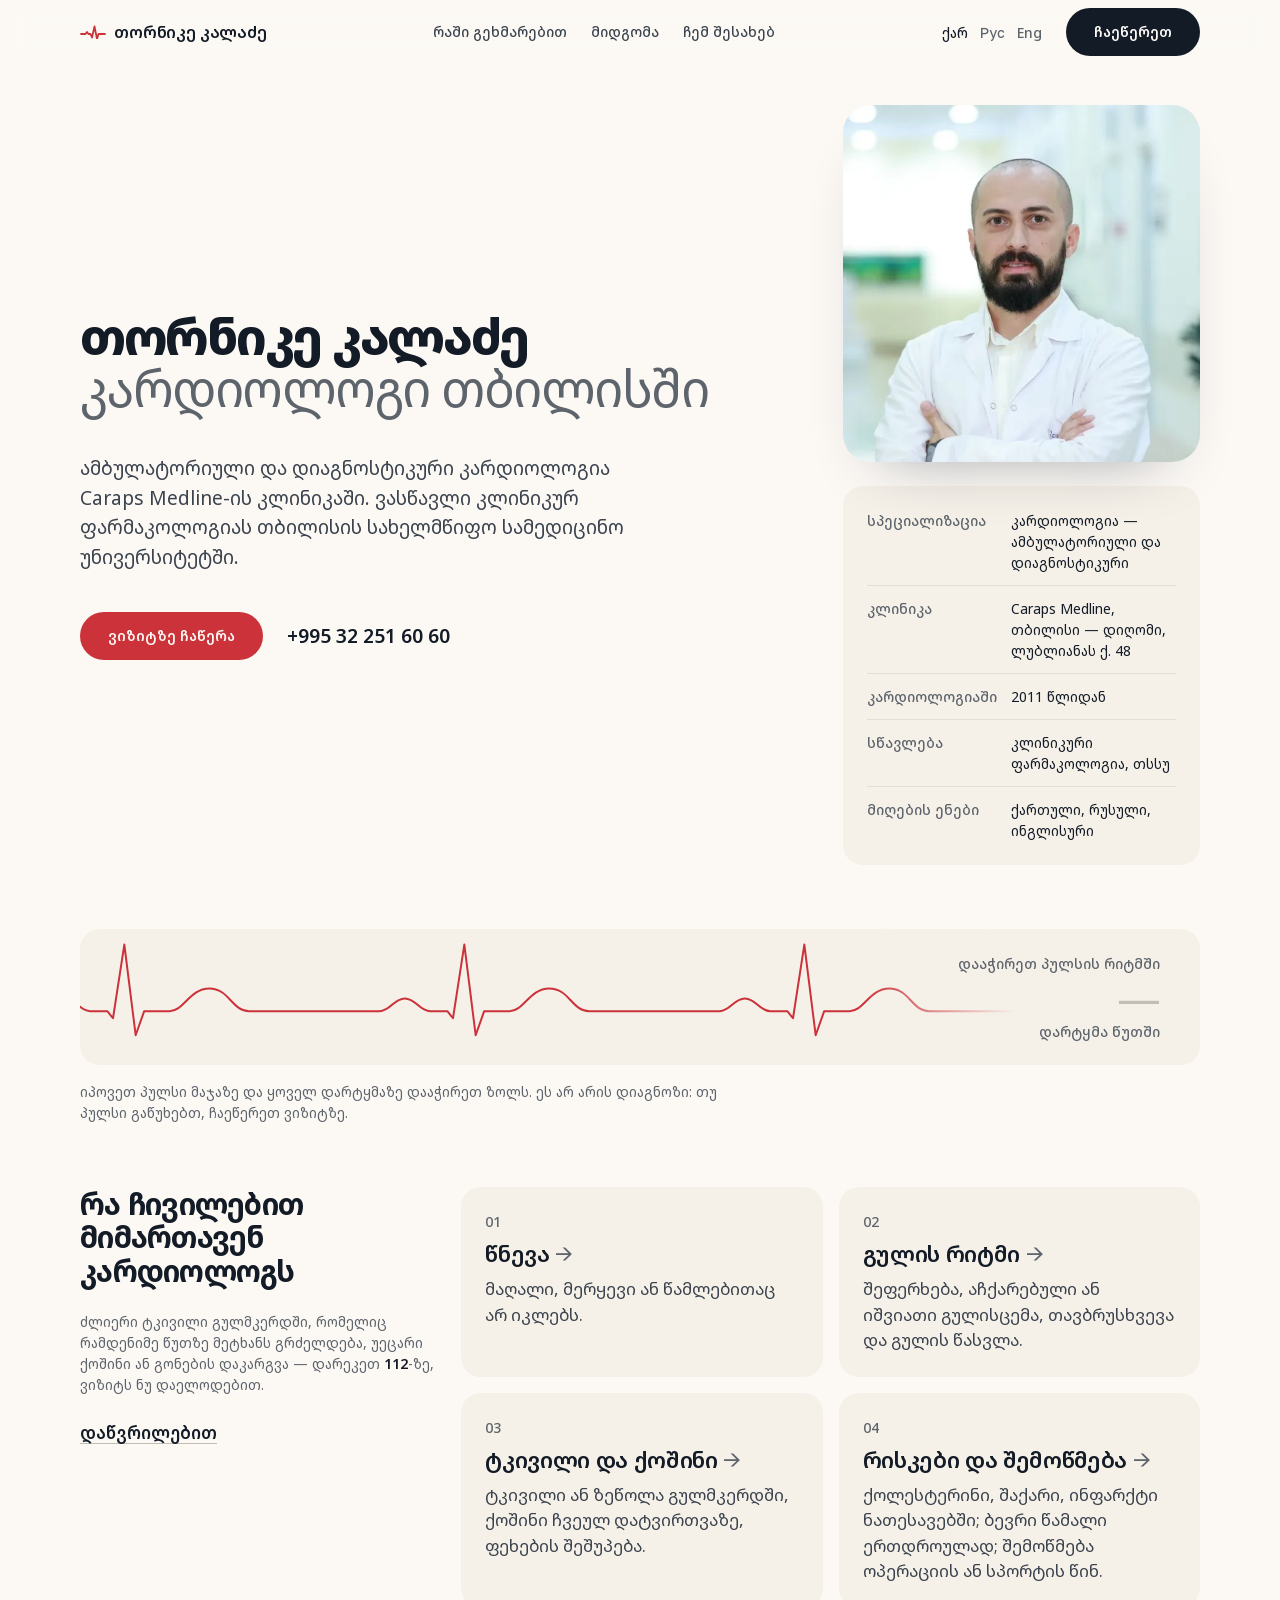
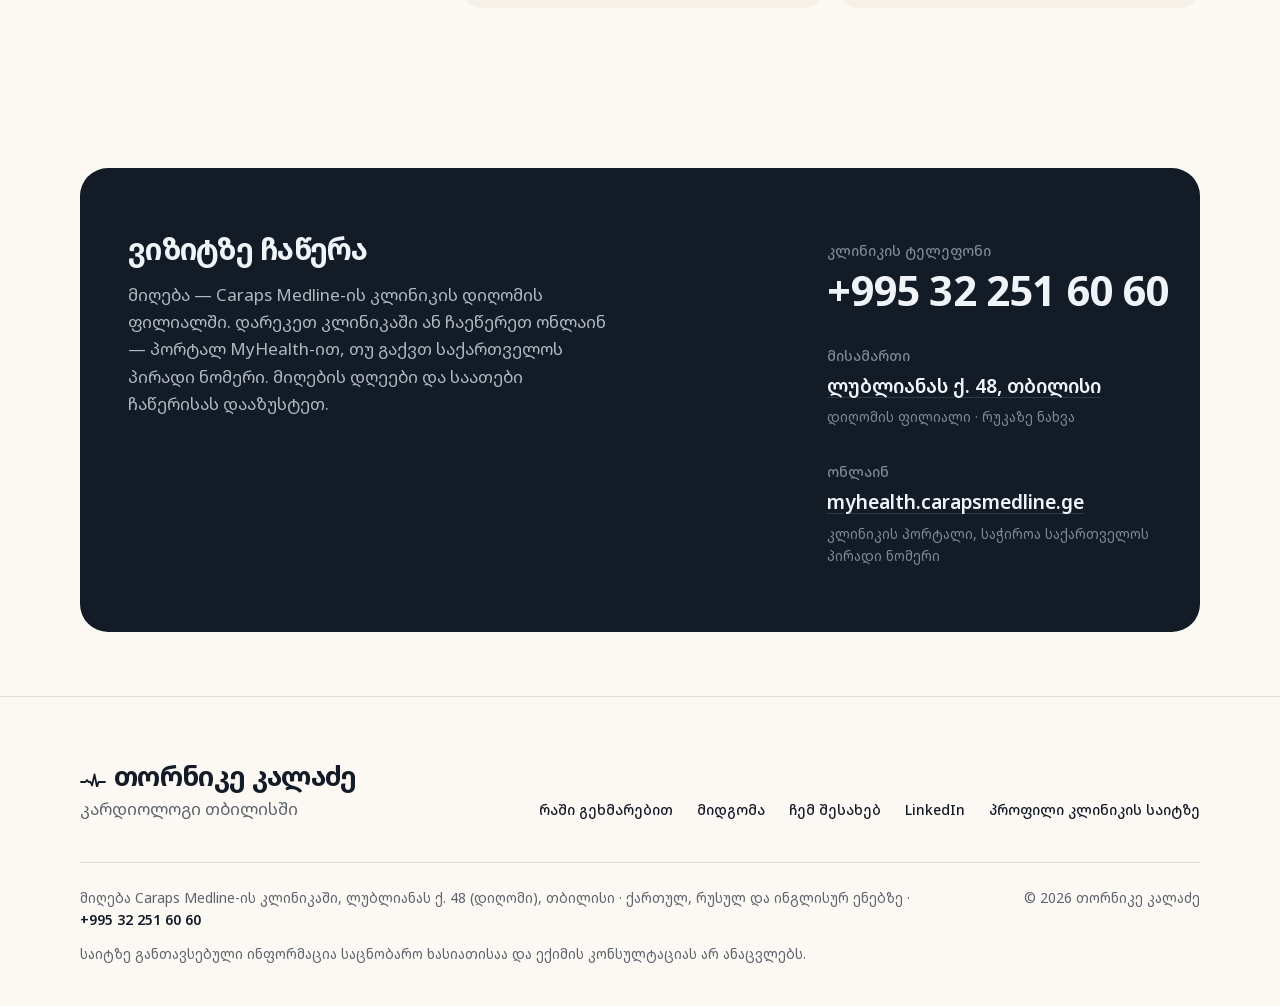
==== commit 923094a3: "Запуск сайта на drkaladze.com Co-Authored-By: Claude Opus 5.5 <noreply@anthropic.com>" ====
--- a/index.html
+++ b/index.html
@@ -5,30 +5,30 @@
 <meta name="viewport" content="width=device-width, initial-scale=1, viewport-fit=cover">
 <title>კარდიოლოგი თბილისში — თორნიკე კალაძე, Caraps Medline</title>
 <meta name="description" content="კარდიოლოგი თორნიკე კალაძე: ამბულატორიული და დიაგნოსტიკური კარდიოლოგია Caraps Medline-ის კლინიკაში (დიღომი), თბილისში. მიღება ქართულ, რუსულ და ინგლისურ ენებზე. ჩაწერა: +995 32 251 60 60.">
-<meta name="robots" content="noindex, nofollow">
-<link rel="canonical" href="https://zuko90-sys.github.io/dr-kaladze-site/">
-<link rel="alternate" hreflang="ka" href="https://zuko90-sys.github.io/dr-kaladze-site/">
-<link rel="alternate" hreflang="ru" href="https://zuko90-sys.github.io/dr-kaladze-site/ru/">
-<link rel="alternate" hreflang="en" href="https://zuko90-sys.github.io/dr-kaladze-site/en/">
-<link rel="alternate" hreflang="x-default" href="https://zuko90-sys.github.io/dr-kaladze-site/">
+<meta name="robots" content="index, follow">
+<link rel="canonical" href="https://drkaladze.com/">
+<link rel="alternate" hreflang="ka" href="https://drkaladze.com/">
+<link rel="alternate" hreflang="ru" href="https://drkaladze.com/ru/">
+<link rel="alternate" hreflang="en" href="https://drkaladze.com/en/">
+<link rel="alternate" hreflang="x-default" href="https://drkaladze.com/">
 <meta name="theme-color" content="#fbf9f5">
-<link rel="icon" href="/dr-kaladze-site/favicon.svg" type="image/svg+xml">
-<link rel="apple-touch-icon" href="/dr-kaladze-site/apple-touch-icon.png">
+<link rel="icon" href="/favicon.svg" type="image/svg+xml">
+<link rel="apple-touch-icon" href="/apple-touch-icon.png">
 <meta property="og:type" content="profile">
 <meta property="og:locale" content="ka_GE">
 <meta property="og:site_name" content="თორნიკე კალაძე">
 <meta property="og:title" content="კარდიოლოგი თბილისში — თორნიკე კალაძე, Caraps Medline">
 <meta property="og:description" content="კარდიოლოგი თორნიკე კალაძე: ამბულატორიული და დიაგნოსტიკური კარდიოლოგია Caraps Medline-ის კლინიკაში (დიღომი), თბილისში. მიღება ქართულ, რუსულ და ინგლისურ ენებზე. ჩაწერა: +995 32 251 60 60.">
-<meta property="og:url" content="https://zuko90-sys.github.io/dr-kaladze-site/">
-<meta property="og:image" content="https://zuko90-sys.github.io/dr-kaladze-site/og-image.png">
+<meta property="og:url" content="https://drkaladze.com/">
+<meta property="og:image" content="https://drkaladze.com/og-image.png">
 <meta property="og:image:alt" content="თორნიკე კალაძე — კარდიოლოგი თბილისში">
 <meta property="og:image:width" content="1200">
 <meta property="og:image:height" content="630">
 <meta name="twitter:card" content="summary_large_image">
-<link rel="preload" href="/dr-kaladze-site/fonts/georgian-var.woff2" as="font" type="font/woff2" crossorigin>
-<link rel="stylesheet" href="/dr-kaladze-site/fonts/fonts.css?v=13152110">
-<link rel="stylesheet" href="/dr-kaladze-site/style.css?v=0803f7bb">
-<script src="/dr-kaladze-site/site.js?v=8141cb54" defer></script>
+<link rel="preload" href="/fonts/georgian-var.woff2" as="font" type="font/woff2" crossorigin>
+<link rel="stylesheet" href="/fonts/fonts.css?v=13152110">
+<link rel="stylesheet" href="/style.css?v=e96a90bd">
+<script src="/site.js?v=8141cb54" defer></script>
 <script type="application/ld+json">
 {
   "@context": "https://schema.org",
@@ -38,9 +38,9 @@
     "Торнике Каладзе",
     "Tornike Kaladze"
   ],
-  "url": "https://zuko90-sys.github.io/dr-kaladze-site/",
+  "url": "https://drkaladze.com/",
   "description": "კარდიოლოგი თორნიკე კალაძე: ამბულატორიული და დიაგნოსტიკური კარდიოლოგია Caraps Medline-ის კლინიკაში (დიღომი), თბილისში. მიღება ქართულ, რუსულ და ინგლისურ ენებზე. ჩაწერა: +995 32 251 60 60.",
-  "image": "https://zuko90-sys.github.io/dr-kaladze-site/img/tornike-600.jpg",
+  "image": "https://drkaladze.com/img/tornike-600.jpg",
   "medicalSpecialty": "Cardiovascular",
   "knowsLanguage": [
     "ka",
@@ -82,14 +82,14 @@
 
 <header class="nav">
   <div class="nav__inner">
-    <a class="brand" href="/dr-kaladze-site/"><svg class="mark" width="26" height="14" viewBox="0 0 26 14" aria-hidden="true"><path d="M1 9h4.5l1.5-2 1.5 2h2l1.5 3.5 2.5-11 2.5 12.5 1.5-5h6.5" fill="none" stroke="currentColor" stroke-width="1.8" stroke-linejoin="round" stroke-linecap="round"/></svg><span>თორნიკე კალაძე</span></a>
+    <a class="brand" href="/"><svg class="mark" width="26" height="14" viewBox="0 0 26 14" aria-hidden="true"><path d="M1 9h4.5l1.5-2 1.5 2h2l1.5 3.5 2.5-11 2.5 12.5 1.5-5h6.5" fill="none" stroke="currentColor" stroke-width="1.8" stroke-linejoin="round" stroke-linecap="round"/></svg><span>თორნიკე კალაძე</span></a>
     <nav class="nav__links" aria-label="საიტის განყოფილებები">
-      <a href="/dr-kaladze-site/pomogayu.html">რაში გეხმარებით</a>
-      <a href="/dr-kaladze-site/podhod.html">მიდგომა</a>
-      <a href="/dr-kaladze-site/o-mne.html">ჩემ შესახებ</a>
+      <a href="/pomogayu.html">რაში გეხმარებით</a>
+      <a href="/podhod.html">მიდგომა</a>
+      <a href="/o-mne.html">ჩემ შესახებ</a>
     </nav>
-    <nav class="lang" aria-label="საიტის ენა"><a href="/dr-kaladze-site/" hreflang="ka" lang="ka" aria-current="true">ქარ</a><a href="/dr-kaladze-site/ru/" hreflang="ru" lang="ru">Рус</a><a href="/dr-kaladze-site/en/" hreflang="en" lang="en">Eng</a></nav>
-    <a class="btn btn--ink" href="/dr-kaladze-site/#zapis">ჩაეწერეთ</a>
+    <nav class="lang" aria-label="საიტის ენა"><a href="/" hreflang="ka" lang="ka" aria-current="true">ქარ</a><a href="/ru/" hreflang="ru" lang="ru">Рус</a><a href="/en/" hreflang="en" lang="en">Eng</a></nav>
+    <a class="btn btn--ink" href="/#zapis">ჩაეწერეთ</a>
   </div>
 </header>
 
@@ -115,7 +115,7 @@
   </div>
   </div>
 
-  <figure class="portrait"><picture><source type="image/webp" srcset="/dr-kaladze-site/img/tornike-320.webp 320w, /dr-kaladze-site/img/tornike-600.webp 600w" sizes="(max-width: 30rem) 15rem, (max-width: 60rem) 20rem, 22rem"><img src="/dr-kaladze-site/img/tornike-600.jpg" srcset="/dr-kaladze-site/img/tornike-320.jpg 320w, /dr-kaladze-site/img/tornike-600.jpg 600w" sizes="(max-width: 30rem) 15rem, (max-width: 60rem) 20rem, 22rem" width="600" height="750" alt="თორნიკე კალაძე, კარდიოლოგი" fetchpriority="high"></picture></figure>
+  <figure class="portrait"><picture><source type="image/webp" srcset="/img/tornike-320.webp 320w, /img/tornike-600.webp 600w" sizes="(max-width: 30rem) 15rem, (max-width: 60rem) 20rem, 22rem"><img src="/img/tornike-600.jpg" srcset="/img/tornike-320.jpg 320w, /img/tornike-600.jpg 600w" sizes="(max-width: 30rem) 15rem, (max-width: 60rem) 20rem, 22rem" width="600" height="750" alt="თორნიკე კალაძე, კარდიოლოგი" fetchpriority="high"></picture></figure>
 
   <dl class="spec">
     <div><dt>სპეციალიზაცია</dt>
@@ -160,27 +160,27 @@
     <div class="help__side">
       <h2 id="help-h">რა ჩივილებით მიმართავენ კარდიოლოგს</h2>
       <p class="note">ძლიერი ტკივილი გულმკერდში, რომელიც რამდენიმე წუთზე მეტხანს გრძელდება, უეცარი ქოშინი ან გონების დაკარგვა — დარეკეთ <b>112</b>-ზე, ვიზიტს ნუ დაელოდებით.</p>
-      <p class="more"><a class="textlink" href="/dr-kaladze-site/pomogayu.html">დაწვრილებით</a></p>
-    </div>
-    <ul class="groups" data-approve="Общий текст о кардиологии — на согласование с Торнике">
+      <p class="more"><a class="textlink" href="/pomogayu.html">დაწვრილებით</a></p>
+    </div>
+    <ul class="groups">
       <li class="group">
         <span class="group__n">01</span>
-        <h3><a href="/dr-kaladze-site/pomogayu.html#s1">წნევა</a></h3>
+        <h3><a href="/pomogayu.html#s1">წნევა</a></h3>
         <p>მაღალი, მერყევი ან წამლებითაც არ იკლებს.</p>
       </li>
       <li class="group">
         <span class="group__n">02</span>
-        <h3><a href="/dr-kaladze-site/pomogayu.html#s2">გულის რიტმი</a></h3>
+        <h3><a href="/pomogayu.html#s2">გულის რიტმი</a></h3>
         <p>შეფერხება, აჩქარებული ან იშვიათი გულისცემა, თავბრუსხვევა და გულის წასვლა.</p>
       </li>
       <li class="group">
         <span class="group__n">03</span>
-        <h3><a href="/dr-kaladze-site/pomogayu.html#s3">ტკივილი და ქოშინი</a></h3>
+        <h3><a href="/pomogayu.html#s3">ტკივილი და ქოშინი</a></h3>
         <p>ტკივილი ან ზეწოლა გულმკერდში, ქოშინი ჩვეულ დატვირთვაზე, ფეხების შეშუპება.</p>
       </li>
       <li class="group">
         <span class="group__n">04</span>
-        <h3><a href="/dr-kaladze-site/pomogayu.html#s5">რისკები და შემოწმება</a></h3>
+        <h3><a href="/pomogayu.html#s5">რისკები და შემოწმება</a></h3>
         <p>ქოლესტერინი, შაქარი, ინფარქტი ნათესავებში; ბევრი წამალი ერთდროულად; შემოწმება ოპერაციის ან სპორტის წინ.</p>
       </li>
     </ul>
@@ -214,7 +214,7 @@
         <p class="foot__name"><svg class="mark" width="26" height="14" viewBox="0 0 26 14" aria-hidden="true"><path d="M1 9h4.5l1.5-2 1.5 2h2l1.5 3.5 2.5-11 2.5 12.5 1.5-5h6.5" fill="none" stroke="currentColor" stroke-width="1.8" stroke-linejoin="round" stroke-linecap="round"/></svg>თორნიკე კალაძე</p>
         <p class="foot__role">კარდიოლოგი თბილისში</p>
       </div>
-      <nav aria-label="სხვა გვერდები"><ul class="foot__links"><li><a href="/dr-kaladze-site/pomogayu.html">რაში გეხმარებით</a></li><li><a href="/dr-kaladze-site/podhod.html">მიდგომა</a></li><li><a href="/dr-kaladze-site/o-mne.html">ჩემ შესახებ</a></li><li><a href="https://www.linkedin.com/in/tornike-kaladze-556090249/" rel="me">LinkedIn</a></li><li><a href="https://carapsmedline.ge/en/doctors/tornike-kaladze">პროფილი კლინიკის საიტზე</a></li></ul></nav>
+      <nav aria-label="სხვა გვერდები"><ul class="foot__links"><li><a href="/pomogayu.html">რაში გეხმარებით</a></li><li><a href="/podhod.html">მიდგომა</a></li><li><a href="/o-mne.html">ჩემ შესახებ</a></li><li><a href="https://www.linkedin.com/in/tornike-kaladze-556090249/" rel="me">LinkedIn</a></li><li><a href="https://carapsmedline.ge/en/doctors/tornike-kaladze">პროფილი კლინიკის საიტზე</a></li></ul></nav>
     </div>
     <div class="foot__meta">
       <p>მიღება Caraps Medline-ის კლინიკაში, ლუბლიანას ქ. 48 (დიღომი), თბილისი · ქართულ, რუსულ და ინგლისურ ენებზე · <a class="foot__phone" href="tel:+995322516060">+995 32 251 60 60</a></p>
--- a/fonts/fonts.css
+++ b/fonts/fonts.css
@@ -0,0 +1,9 @@
+/* Шрифты со своего домена (OFL, см. OFL-*.txt). Сборка: build_fonts.py.
+   unicode-range: браузер берёт только тот файл, чьи буквы есть на странице. */
+@font-face { font-family: "Golos Text"; font-style: normal; font-weight: 400 800; font-display: swap;
+  src: url(golos-var.woff2) format("woff2"); unicode-range: U+0020-00FF, U+0400-045F, U+0490-0491, U+2010-2015, U+2018-201F, U+2026, U+2030, U+2039-203A, U+2044, U+20AC, U+20BD, U+20BE, U+2116, U+2190-2193, U+2212, U+2022, U+00B7; }
+@font-face { font-family: "Noto Sans Georgian"; font-style: normal; font-weight: 300 800; font-display: swap;
+  src: url(georgian-var.woff2) format("woff2"); unicode-range: U+0020-00FF, U+10A0-10FF, U+1C90-1CBF, U+2D00-2D2F, U+2010-2015, U+2018-201F, U+2026, U+2030, U+2039-203A, U+2044, U+20AC, U+20BD, U+20BE, U+2116, U+2190-2193, U+2212, U+2022, U+00B7; }
+/* крошечные: «ქარ» на русских/английских страницах и «Рус» на грузинских */
+@font-face { font-family: "Georgian UI"; font-style: normal; font-weight: 400 500; font-display: swap; src: url(georgian-ui.woff2) format("woff2"); unicode-range: U+10D0, U+10D7, U+10D8, U+10DA, U+10E0, U+10E3, U+10E5; }
+@font-face { font-family: "Cyrillic UI"; font-style: normal; font-weight: 400 500; font-display: swap; src: url(cyrillic-ui.woff2) format("woff2"); unicode-range: U+0420, U+0438, U+0439, U+043A, U+0441, U+0443; }
--- a/style.css
+++ b/style.css
@@ -0,0 +1,413 @@
+/* Hallmark · genre: modern-minimal · macrostructure: Split Studio — home: worded H1 lockup (name 700 + role 400, same size) + square portrait, lede and CTA left, spec table right; the ECG strip on chart grid doubles as the tap-to-count pulse; four grouped reasons; inner pages: facts on hairlines · nav: N1b sticky rule (phones: one scrollable row), CTA scrolls to the booking block · footer: Ft1 mast on the ink band — on the home page fused with the booking band into one dark close
+ * theme: custom, grown from design/v1-tech.html (the user's pick, 24.09.2026), refreshed 29.09 on the user's call ("looks dated") · vibe: "clinical precision on warm paper, one cardiac signal" · paper: oklch(98.4% 0.006 80) · accent: oklch(56% 0.19 24)
+ * surfaces: tinted rounded panels (20px) and tiles instead of hairline tables; pill buttons; portrait 28px with one soft shadow; the booking block is a dark 28px card, the footer stays light
+ * display + body: Golos Text 400–800 · ka: Noto Sans Georgian · labels: Golos 500 caps, tracked (no mono on purpose — nothing to download)
+ * axes: light / grotesk-sans / warm (80° paper, 24° accent) · enrichment: Tier B hand-built SVG — the trace draws itself once on load; a tap only moves the readout; tiles lift 2px on hover · studied: no
+ * restraint: the accent lives in four places — hero button, the trace, the measured number, tile numerals; no gradients, no glass cards, no icons
+ * Hallmark · pre-emit critique: P5 H5 E4 S5 R4 V4
+ */
+:root {
+  --color-paper:        oklch(98.4% 0.006 80);
+  --color-paper-2:      oklch(95.6% 0.012 80);
+  --color-paper-3:      oklch(92.5% 0.016 80);
+  --color-rule:         oklch(90%   0.012 80);
+  --color-rule-2:       oklch(80%   0.016 80);
+  --color-muted:        oklch(50%   0.016 252);
+  --color-ink:          oklch(22%   0.026 256);
+  --color-ink-2:        oklch(38%   0.022 256);
+  --color-accent:       oklch(56%   0.190 24);
+  --color-accent-hover: oklch(50%   0.180 24);
+  --color-accent-text:  oklch(48%   0.180 24);
+  --color-accent-ink:   oklch(98.4% 0.006 80);
+  --color-focus:        oklch(50%   0.210 24);
+  --color-accent-soft:  oklch(80%   0.120 24);
+  --shadow-soft:        0 30px 60px -40px oklch(22% 0.026 256 / 0.45);
+  /* на чернильной полосе: запись и подвал */
+  --color-on-ink:       oklch(96.5% 0.007 245);
+  --color-on-ink-soft:  oklch(78%   0.014 250);
+  --color-on-ink-mute:  oklch(62%   0.016 250);
+  --color-rule-ink:     oklch(34%   0.030 256);
+
+  --font-display: "Golos Text", "Noto Sans Georgian", ui-sans-serif, system-ui, sans-serif;
+  --font-body:    "Golos Text", "Noto Sans Georgian", ui-sans-serif, system-ui, sans-serif;
+
+  --text-xs: 0.75rem;
+  --text-sm: 0.875rem;
+  --text-base: 1.0625rem;
+  --text-md: 1.2rem;
+  --text-lg: 1.4rem;
+  --text-h2: clamp(1.5rem, 1.2vw + 1rem, 2rem);
+  --text-page: clamp(2rem, 2.6vw + 0.9rem, 3.2rem);
+  --text-display: clamp(2.4rem, 3.4vw + 1rem, 4.2rem);
+  --text-num: clamp(1.9rem, 2.4vw + 0.8rem, 2.8rem);
+  --text-phone: clamp(1.5rem, 2.4vw + 0.8rem, 2.6rem);
+
+  --space-2xs: 0.25rem; --space-xs: 0.5rem; --space-sm: 0.75rem; --space-md: 1rem;
+  --space-lg: 1.5rem;   --space-xl: 2.5rem; --space-2xl: 4rem;   --space-3xl: 6rem;
+  --radius: 6px; --radius-panel: 20px; --radius-card: 28px; --radius-pill: 999px;
+  --shell: 76rem;
+  --measure: 38rem;
+  --gutter: clamp(1.25rem, 4vw, 3rem);
+  --ease-out: cubic-bezier(0.16, 1, 0.3, 1);
+  --dur-micro: 120ms; --dur-draw: 2.4s;
+  --z-nav: 300;
+}
+/* грузинский: свой шрифт, слова длиннее — кегль заголовков на ступень ниже */
+html[lang="ka"] {
+  --font-display: "Noto Sans Georgian", "Golos Text", sans-serif;
+  --font-body:    "Noto Sans Georgian", "Golos Text", sans-serif;
+  --text-display: clamp(2rem, 2.8vw + 0.9rem, 3.5rem);
+  --text-page: clamp(1.8rem, 2.2vw + 0.9rem, 2.8rem);
+  --text-h2: clamp(1.4rem, 1.1vw + 1rem, 1.85rem);
+}
+
+*, *::before, *::after { box-sizing: border-box; }
+html, body { overflow-x: clip; }
+html { scroll-padding-top: 5rem; }
+body {
+  margin: 0; background: var(--color-paper); color: var(--color-ink-2);
+  font: 400 var(--text-base)/1.6 var(--font-body); -webkit-font-smoothing: antialiased; text-rendering: optimizeLegibility;
+}
+a { color: inherit; }
+:focus-visible { outline: 2px solid var(--color-focus); outline-offset: 3px; }
+.sr-only { position: absolute; width: 1px; height: 1px; overflow: hidden; clip-path: inset(50%); white-space: nowrap; }
+.shell { max-width: var(--shell); margin-inline: auto; padding-inline: var(--gutter); }
+/* ссылка «к содержанию»: видна только при переходе клавиатурой */
+.skip { position: absolute; top: var(--space-sm); left: var(--space-sm); z-index: calc(var(--z-nav) + 1); padding: var(--space-sm) var(--space-md); border-radius: var(--radius); background: var(--color-ink); color: var(--color-paper); text-decoration: none; font-weight: 600; transform: translateY(-200%); }
+.skip:focus { transform: none; }
+/* длинные абзацы на телефоне — с переносами (русский, английский; для грузинского словарей нет);
+   на широком экране строки длинные, и переносы только рвут слова в лиде */
+@media (max-width: 60rem) {
+  :is(.lede, .page-lede, .section__intro, .cond p, .faq__a p, .plain li, .note, .urgent, .ecg__hint, .book__text p) { hyphens: auto; -webkit-hyphens: auto; }
+}
+img { max-width: 100%; }
+/* номер телефона не рвётся на две строки, где бы ни стоял */
+a[href^="tel:"] { white-space: nowrap; }
+
+/* подписи-ярлыки: мелкие капители с разрядкой — технический голос сайта */
+:is(.spec dt, .rows dt, .lang a, .ecg__label, .ecg__unit, .group__n, .book__label, .tl__years, .todo__tag, .crumbs) {
+  font: 500 var(--text-xs)/1.5 var(--font-body); letter-spacing: 0.06em; text-transform: uppercase; color: var(--color-muted);
+}
+/* грузинский: без text-transform — иначе браузер переведёт строчные в заглавные мтаврули */
+html[lang="ka"] :is(.spec dt, .rows dt, .lang a, .ecg__label, .ecg__unit, .group__n, .book__label, .tl__years, .todo__tag, .crumbs) { text-transform: none; letter-spacing: 0; font-size: var(--text-sm); }
+
+/* ── nav · N1b: липкая полупрозрачная полоса; линейка появляется только после прокрутки ── */
+.nav { position: sticky; top: 0; z-index: var(--z-nav); background: color-mix(in oklab, var(--color-paper) 84%, transparent); -webkit-backdrop-filter: blur(14px); backdrop-filter: blur(14px); border-bottom: 1px solid transparent; transition: border-color var(--dur-micro) var(--ease-out); }
+.nav.is-floating { border-bottom-color: var(--color-rule); }
+.nav__inner { display: flex; flex-wrap: wrap; align-items: center; column-gap: var(--space-lg); max-width: var(--shell); min-height: 4rem; margin: 0 auto; padding: 0 var(--gutter); }
+.brand { display: inline-flex; align-items: center; gap: var(--space-xs); color: var(--color-ink); text-decoration: none; white-space: nowrap; font: 600 1rem/1 var(--font-display); letter-spacing: -0.01em; }
+.brand:hover { color: var(--color-ink-2); }
+/* знак — один удар сердца; в шапке красный, в подвале чернильный */
+.mark { flex: none; width: 1.625rem; height: 0.875rem; color: var(--color-accent); }
+.foot__name .mark { margin-right: var(--space-xs); vertical-align: -0.05em; color: var(--color-ink); }
+.nav__links { display: flex; gap: var(--space-lg); margin: 0 auto; padding: 0; }
+.nav__links a { display: inline-block; padding-block: var(--space-sm); font: 500 var(--text-sm)/1 var(--font-body); color: var(--color-ink-2); text-decoration: none; white-space: nowrap; }
+.nav__links a:hover, .nav__links a[aria-current="page"] { color: var(--color-ink); text-decoration: underline; text-decoration-thickness: 1px; text-underline-offset: 5px; }
+.lang { display: flex; gap: var(--space-sm); }
+.lang a { text-decoration: none; white-space: nowrap; }
+/* три буквы чужого алфавита — из крошечного шрифта, а не из целого */
+.lang a[lang="ka"] { font-family: "Georgian UI", var(--font-body); }
+.lang a[lang="ru"] { font-family: "Cyrillic UI", var(--font-body); }
+.lang a[aria-current], .lang a:hover { color: var(--color-ink); }
+.nav__links a:active, .lang a:active, .brand:active { color: var(--color-accent-text); }
+.btn {
+  display: inline-flex; align-items: center; justify-content: center; min-height: 3rem; padding: 0 1.75rem;
+  border-radius: var(--radius-pill); background: var(--color-accent); color: var(--color-accent-ink); text-decoration: none; white-space: nowrap;
+  font: 600 var(--text-sm)/1 var(--font-body);
+  transition: background-color var(--dur-micro) var(--ease-out), transform var(--dur-micro) var(--ease-out);
+}
+.btn:hover { background: var(--color-accent-hover); }
+.btn:active { transform: translateY(1px); }
+.btn--ink { background: var(--color-ink); }
+.btn--ink:hover { background: var(--color-ink-2); }
+.btn--big { min-height: 3.5rem; padding: 0 2.25rem; font-size: var(--text-base); }
+.textlink { color: var(--color-ink); font-weight: 600; text-decoration: underline; text-decoration-thickness: 1px; text-decoration-color: var(--color-rule-2); text-underline-offset: 4px; }
+.textlink:hover { text-decoration-color: var(--color-ink); }
+.textlink:active { color: var(--color-accent-text); }
+
+/* ── главная · Split Studio: слева имя, лид и кнопка — по центру высоты правой колонки; справа портрет,
+   под ним таблица фактов. Так на широком экране над именем не висит пустой экран ── */
+.hero {
+  display: grid; grid-template-columns: repeat(12, minmax(0, 1fr)); column-gap: var(--space-lg); row-gap: var(--space-lg);
+  max-width: var(--shell); margin: 0 auto; padding: var(--space-xl) var(--gutter) var(--space-2xl);
+}
+.hero__text { grid-column: 1 / span 8; grid-row: 1 / span 2; align-self: center; min-width: 0; }
+h1 { margin: 0; min-width: 0; color: var(--color-ink); overflow-wrap: anywhere; }
+.name { display: block; font: 800 var(--text-display)/1.02 var(--font-display); letter-spacing: -0.045em; }
+/* имя и роль — одна плашка: тот же кегль, разный вес */
+.role { display: block; color: var(--color-muted); font: 400 var(--text-display)/1.02 var(--font-display); letter-spacing: -0.03em; }
+.hero .portrait { grid-column: 9 / span 4; grid-row: 1; aspect-ratio: 1; }
+.intro { margin-top: var(--space-xl); }
+.spec { grid-column: 9 / span 4; grid-row: 2; align-self: start; }
+/* портрет: большое скругление и одна мягкая тень — единственная тень на странице */
+.portrait { position: relative; margin: 0; aspect-ratio: 4 / 5; overflow: hidden; border-radius: var(--radius-card); background: var(--color-paper-2); box-shadow: var(--shadow-soft); }
+/* настоящий снимок (коридор клиники): без наложений, кадр от верхнего края — голова и плечи в квадрате главной */
+.portrait img { position: absolute; inset: 0; width: 100%; height: 100%; object-fit: cover; object-position: 50% 0; }
+/* список публикаций: год — ярлык строки */
+.pubs li + li { margin-top: var(--space-sm); }
+.pubs b { color: var(--color-ink); font-weight: 600; }
+.pubs i { font-style: italic; }
+.lede { max-width: 34rem; margin: 0; font-size: var(--text-md); line-height: 1.55; }
+.cta { display: flex; flex-wrap: wrap; align-items: center; gap: var(--space-md) var(--space-lg); margin-top: var(--space-xl); }
+.phone { color: var(--color-ink); text-decoration: none; white-space: nowrap; font: 600 var(--text-md)/1 var(--font-body); font-variant-numeric: tabular-nums; }
+.phone:hover { text-decoration: underline; text-decoration-thickness: 1px; text-underline-offset: 5px; }
+.phone:active { color: var(--color-accent-text); }
+/* таблица фактов — тонированная панель, строки разделены тонкими линейками */
+.spec { margin: 0; padding: var(--space-sm) var(--space-lg); border-radius: var(--radius-panel); background: var(--color-paper-2); }
+.spec > div { display: grid; grid-template-columns: minmax(0, 8rem) minmax(0, 1fr); gap: var(--space-md); align-items: baseline; padding-block: var(--space-sm); border-bottom: 1px solid var(--color-rule); }
+.spec > div:last-child { border-bottom: 0; }
+.spec dd { margin: 0; color: var(--color-ink); font-size: var(--text-sm); line-height: 1.5; }
+
+/* ── ЭКГ: ритм-полоска в скруглённой ленте — единственный рисунок на сайте, и он же считает пульс ── */
+.ecg { margin: 0; }
+.ecg__strip {
+  position: relative; width: min(100% - 2 * var(--gutter), var(--shell) - 2 * var(--gutter)); height: 8.5rem; margin-inline: auto;
+  overflow: hidden; border-radius: var(--radius-panel); background: var(--color-paper-2);
+  transition: background-color var(--dur-micro) var(--ease-out);
+}
+.ecg__trace { display: block; width: 100%; height: 100%; }
+.ecg__trace path { fill: none; stroke: var(--color-accent); stroke-width: 2; stroke-linejoin: round; stroke-linecap: round; vector-effect: non-scaling-stroke; }
+/* при наведении лента чуть темнеет, подпись — чёрная: полоса живая */
+.ecg__strip:hover { background-color: var(--color-paper-3); }
+.ecg__tap:hover .ecg__label { color: var(--color-ink); }
+/* вся полоса — кнопка; показания сидят у правого края на «бумажной» подложке */
+.ecg__tap { position: absolute; inset: 0; display: flex; justify-content: flex-end; width: 100%; margin: 0; padding: 0; border: 0; background: transparent; color: inherit; font: inherit; text-align: right; cursor: pointer; }
+.ecg__tap:focus-visible { outline-offset: -3px; }
+.ecg__read { display: flex; flex-direction: column; align-items: flex-end; justify-content: center; gap: 0.1rem; height: 100%; padding: 0 var(--space-xl) 0 var(--space-3xl); background: linear-gradient(90deg, transparent, var(--color-paper-2) 45%); transition: background var(--dur-micro) var(--ease-out); }
+.ecg__strip:hover .ecg__read { background: linear-gradient(90deg, transparent, var(--color-paper-3) 45%); }
+.ecg__label { color: var(--color-ink-2); }
+.ecg__num { color: var(--color-ink); font: 700 var(--text-num)/1 var(--font-display); letter-spacing: -0.03em; font-variant-numeric: tabular-nums; transition: transform var(--dur-micro) var(--ease-out); }
+/* пока замера нет — тонкое тире вместо цифры; готовый замер — единственная красная цифра на сайте */
+.ecg__tap[data-state="idle"] .ecg__num, .ecg__tap[data-state="count"] .ecg__num { color: var(--color-rule-2); font-weight: 400; }
+.ecg__tap[data-state="done"] .ecg__num { color: var(--color-accent-text); }
+.ecg__tap.is-beat .ecg__num { transform: scale(1.08); }
+.st { display: none; }
+.ecg__tap[data-state="idle"] .st--idle, .ecg__tap[data-state="count"] .st--count, .ecg__tap[data-state="done"] .st--done { display: inline; }
+.ecg__hint { max-width: var(--shell); margin: var(--space-md) auto 0; padding-inline: var(--gutter); font-size: var(--text-sm); line-height: 1.5; color: var(--color-muted); }
+.ecg__hint span { display: block; max-width: 40rem; }
+
+/* ── разделы: без линеек, только воздух ── */
+.section { padding-block: var(--space-2xl) var(--space-3xl); }
+/* тонированный раздел — скруглённая панель в ширину содержимого */
+.section--tint { width: min(100% - 2 * var(--gutter), var(--shell) - 2 * var(--gutter)); margin-inline: auto; padding-block: var(--space-2xl); border-radius: var(--radius-card); background: var(--color-paper-2); }
+/* блок записи — тёмная карточка перед светлым подвалом */
+.section--dark { width: min(100% - 2 * var(--gutter), var(--shell) - 2 * var(--gutter)); margin: var(--space-2xl) auto 0; padding-block: var(--space-2xl); border-radius: var(--radius-card); background: var(--color-ink); color: var(--color-on-ink-soft); --color-focus: var(--color-accent-soft); }
+.section--dark h2, .section--dark .book__phone { color: var(--color-on-ink); }
+.section--dark .book__label { color: var(--color-on-ink-mute); }
+.section--dark .book__phone:hover { color: var(--color-accent-soft); }
+.section__head { max-width: 46rem; margin-bottom: var(--space-xl); }
+h2 { margin: 0; min-width: 0; color: var(--color-ink); font: 700 var(--text-h2)/1.12 var(--font-display); letter-spacing: -0.025em; overflow-wrap: anywhere; }
+h3 { margin: 0; color: var(--color-ink); font: 600 var(--text-md)/1.25 var(--font-display); letter-spacing: -0.015em; }
+.section__intro { max-width: var(--measure); margin: var(--space-md) 0 0; font-size: var(--text-md); line-height: 1.5; }
+.more { margin: var(--space-xl) 0 0; }
+
+/* с чем приходят: слева заголовок и «когда звонить 112», справа четыре блока по смыслу — в тех же 12 колонках, что и первый экран */
+.help { display: grid; grid-template-columns: repeat(12, minmax(0, 1fr)); column-gap: var(--space-lg); row-gap: var(--space-xl); align-items: start; }
+.help__side { grid-column: 1 / span 4; }
+.help__side .more { margin-top: var(--space-lg); }
+.groups { grid-column: 5 / span 8; display: grid; grid-template-columns: repeat(2, minmax(0, 1fr)); gap: var(--space-md); margin: 0; padding: 0; list-style: none; }
+/* плитка: тонированная, при наведении чуть приподнимается */
+.group { display: flex; flex-direction: column; gap: var(--space-xs); padding: var(--space-lg); border-radius: var(--radius-panel); background: var(--color-paper-2); transition: transform var(--dur-micro) var(--ease-out), box-shadow var(--dur-micro) var(--ease-out); }
+.group:hover { transform: translateY(-2px); box-shadow: var(--shadow-soft); }
+.group__n { color: var(--color-accent-text); font-variant-numeric: tabular-nums; }
+.group h3 { font-size: var(--text-lg); }
+.group h3 a { color: inherit; text-decoration: none; }
+.group h3 a::after { content: " →"; color: var(--color-muted); font-weight: 400; }
+.group h3 a:hover, .group h3 a:hover::after { color: var(--color-accent-text); }
+.group h3 a:active { color: var(--color-accent-hover); }
+.group p { margin: 0; max-width: 24rem; color: var(--color-ink-2); line-height: 1.5; }
+/* когда не ждать приёма: одна строка, без рамки */
+.note { max-width: var(--measure); margin: var(--space-lg) 0 0; font-size: var(--text-sm); line-height: 1.5; color: var(--color-muted); }
+.note b { color: var(--color-ink); font-weight: 600; }
+
+/* запись: слова слева, номер справа — в тех же колонках, что и таблица фактов */
+.book { display: grid; grid-template-columns: repeat(12, minmax(0, 1fr)); gap: var(--space-lg); align-items: start; }
+.book__text { grid-column: 1 / span 6; }
+.book__text p { max-width: 30rem; margin: var(--space-md) 0 0; }
+.book__call { grid-column: 9 / span 4; display: flex; flex-direction: column; align-items: flex-start; gap: var(--space-xs); padding-top: var(--space-xs); }
+.book__phone { color: var(--color-ink); text-decoration: none; white-space: nowrap; font: 700 var(--text-phone)/1.05 var(--font-display); letter-spacing: -0.02em; font-variant-numeric: tabular-nums; }
+.book__phone:hover { color: var(--color-accent-text); }
+.book__phone:active { color: var(--color-accent-hover); }
+/* второй способ — онлайн через портал клиники */
+.book__label--2 { margin-top: var(--space-lg); }
+.book__online { color: var(--color-ink); font: 600 var(--text-md)/1.3 var(--font-body); text-decoration: underline; text-decoration-thickness: 1px; text-decoration-color: var(--color-rule-2); text-underline-offset: 4px; overflow-wrap: anywhere; }
+.book__online:hover { text-decoration-color: currentColor; }
+.book__note { font-size: var(--text-sm); color: var(--color-muted); }
+.section--dark .book__online { color: var(--color-on-ink); text-decoration-color: var(--color-rule-ink); }
+.section--dark .book__online:hover { color: var(--color-accent-soft); }
+.section--dark .book__note { color: var(--color-on-ink-mute); }
+.rows { margin: 0; padding: var(--space-xs) var(--space-lg); border-radius: var(--radius-panel); background: var(--color-paper-2); }
+.rows > div { display: grid; grid-template-columns: minmax(0, 12rem) minmax(0, 1fr); gap: var(--space-md); padding-block: var(--space-sm); border-bottom: 1px solid var(--color-rule); align-items: baseline; }
+.rows > div:last-child { border-bottom: 0; }
+.rows dd { margin: 0; color: var(--color-ink); }
+
+/* черновые места: видны только пока сайт не открыт; сборка не выпустит их в чистовик */
+.todo {
+  display: block; margin: var(--space-lg) 0 0; padding: var(--space-md) var(--space-lg); max-width: 46rem;
+  border: 2px dashed var(--color-accent-text); border-radius: var(--radius); background: var(--color-paper-2);
+  color: var(--color-ink-2); font-size: var(--text-sm); line-height: 1.5;
+}
+span.todo { display: inline; margin: 0; padding: 0 var(--space-2xs); border-width: 1px; border-radius: 4px; }
+.todo__tag { display: block; margin-bottom: var(--space-2xs); color: var(--color-accent-text); }
+.todo-list { display: grid; grid-template-columns: repeat(3, minmax(0, 1fr)); gap: var(--space-md); margin: var(--space-lg) 0 0; padding: 0; list-style: none; }
+.todo-list li { min-height: 7rem; padding: var(--space-md); border: 1px dashed var(--color-rule-2); border-radius: var(--radius); color: var(--color-muted); font-size: var(--text-sm); }
+/* общий текст на согласование с Торнике: метка видна, только когда сборка ставит body.marks (SHOW_MARKS в build.py) */
+body.marks [data-approve]::before {
+  content: attr(data-approve); grid-column: 1 / -1; display: block; width: fit-content; margin-bottom: var(--space-md);
+  padding: var(--space-2xs) var(--space-sm); border: 1px dashed var(--color-accent-text); border-radius: 4px;
+  color: var(--color-accent-text); font: 600 var(--text-xs)/1.3 var(--font-body);
+}
+
+/* ── внутренние страницы ── */
+.crumbs { display: flex; flex-wrap: wrap; gap: var(--space-xs); padding-top: var(--space-lg); }
+.crumbs a { color: var(--color-ink-2); }
+.crumbs a:hover { color: var(--color-ink); }
+.crumbs a:active { color: var(--color-accent-text); }
+.page-head { padding-block: var(--space-xl) var(--space-2xl); }
+.page-title { font: 700 var(--text-page)/1.04 var(--font-display); letter-spacing: -0.03em; }
+.page-lede { max-width: var(--measure); margin: var(--space-lg) 0 0; font-size: var(--text-md); line-height: 1.5; }
+.page-head--portrait { display: grid; grid-template-columns: minmax(0, 1fr) minmax(0, 17rem); gap: var(--space-2xl); align-items: end; }
+/* когда не ждать приёма — на странице «С чем помогаю»: тонированная заметка с красной кромкой слева */
+.urgent { max-width: var(--measure); margin: var(--space-lg) 0 0; padding: var(--space-md) var(--space-lg); border-left: 3px solid var(--color-accent); border-radius: 0 12px 12px 0; background: var(--color-paper-2); color: var(--color-ink-2); font-size: var(--text-sm); line-height: 1.5; }
+.urgent b { color: var(--color-ink); font-weight: 600; }
+/* подробно о каждом состоянии — плитки */
+.conditions { display: grid; grid-template-columns: repeat(2, minmax(0, 1fr)); gap: var(--space-md); }
+.cond { padding: var(--space-lg); border-radius: var(--radius-panel); background: var(--color-paper-2); }
+.cond h3 { margin-bottom: var(--space-sm); }
+.cond p { margin: 0; max-width: var(--measure); }
+.cond p + p { margin-top: var(--space-sm); }
+.cond:target h3 { color: var(--color-accent-text); }
+.tests > div { grid-template-columns: minmax(0, 17rem) minmax(0, 1fr); }
+.tests dt { font-size: var(--text-sm); text-transform: none; letter-spacing: 0; color: var(--color-ink); font-weight: 600; }
+.tests + .section__intro { margin-top: var(--space-lg); }
+/* как проходит приём: четыре шага на линейках, номер — главная цифра шага */
+.steps { display: grid; grid-template-columns: repeat(4, minmax(0, 1fr)); gap: var(--space-md); margin: 0; padding: 0; list-style: none; }
+.step { display: flex; flex-direction: column; gap: var(--space-sm); padding: var(--space-lg); border-radius: var(--radius-panel); background: var(--color-paper-2); }
+.section--tint .step { background: var(--color-paper); }
+.step__n { color: var(--color-accent-text); font: 700 var(--text-h2)/1 var(--font-display); letter-spacing: -0.03em; font-variant-numeric: tabular-nums; }
+.step p { margin: 0; }
+.bring { font-size: var(--text-md); }
+/* списки — с тире, а не с браузерными точками */
+.plain { max-width: var(--measure); margin: 0; padding: 0; list-style: none; }
+.plain li { position: relative; padding-left: 1.4em; }
+.plain li::before { content: "—"; position: absolute; left: 0; color: var(--color-muted); }
+.plain li + li { margin-top: var(--space-xs); }
+
+/* опыт: панель, годы — ярлык строки, место — чёрным */
+.timeline { margin: 0; padding: var(--space-xs) var(--space-lg); list-style: none; border-radius: var(--radius-panel); background: var(--color-paper-2); }
+.tl { display: grid; grid-template-columns: minmax(0, 11rem) minmax(0, 1fr); gap: var(--space-lg); padding-block: var(--space-sm); border-bottom: 1px solid var(--color-rule); align-items: baseline; }
+.tl:last-child { border-bottom: 0; }
+.tl__years { white-space: nowrap; font-variant-numeric: tabular-nums; }
+.tl--now .tl__years { color: var(--color-accent-text); }
+.tl__place { display: block; color: var(--color-ink); font-weight: 600; }
+.tl__role { display: block; color: var(--color-muted); }
+
+/* вопросы и ответы — панель */
+.faq { max-width: 46rem; padding: 0 var(--space-lg); border-radius: var(--radius-panel); background: var(--color-paper-2); }
+.faq details { border-bottom: 1px solid var(--color-rule); }
+.faq details:last-child { border-bottom: 0; }
+.faq summary {
+  display: flex; align-items: baseline; justify-content: space-between; gap: var(--space-md); padding: var(--space-md) 0;
+  list-style: none; cursor: pointer; color: var(--color-ink); font: 600 var(--text-md)/1.3 var(--font-display); letter-spacing: -0.01em;
+}
+.faq summary::-webkit-details-marker { display: none; }
+/* плюс и минус нарисованы, а не набраны: знак «−» есть не во всех шрифтах */
+.faq summary::after {
+  content: ""; flex: none; width: 0.8rem; height: 0.8rem; align-self: center;
+  background:
+    linear-gradient(var(--color-ink), var(--color-ink)) center / 100% 1.5px no-repeat,
+    linear-gradient(var(--color-ink), var(--color-ink)) center / 1.5px 100% no-repeat;
+}
+.faq details[open] > summary::after { background: linear-gradient(var(--color-ink), var(--color-ink)) center / 100% 1.5px no-repeat; }
+.faq summary:hover { color: var(--color-ink-2); }
+.faq summary:active { color: var(--color-accent-text); }
+.faq__a { max-width: var(--measure); padding: 0 var(--space-2xl) var(--space-md) 0; }
+.faq__a p { margin: 0; }
+
+/* приглашение в конце внутренних страниц — та же тёмная карточка, что и запись на главной */
+.cta-band { display: flex; flex-wrap: wrap; align-items: center; justify-content: space-between; gap: var(--space-md) var(--space-xl); padding: var(--space-xl) var(--space-2xl); border-radius: var(--radius-card); background: var(--color-ink); color: var(--color-on-ink); --color-focus: var(--color-accent-soft); }
+.cta-band p { max-width: 32rem; margin: 0; color: var(--color-on-ink); font: 600 var(--text-md)/1.35 var(--font-display); letter-spacing: -0.01em; }
+
+/* ── footer · Ft1: светлая мачта после тёмной карточки ── */
+.foot { margin-top: var(--space-2xl); padding-block: var(--space-2xl) var(--space-xl); border-top: 1px solid var(--color-rule); color: var(--color-ink-2); }
+.foot__mast { display: flex; flex-wrap: wrap; align-items: end; justify-content: space-between; gap: var(--space-lg) var(--space-2xl); padding-bottom: var(--space-xl); border-bottom: 1px solid var(--color-rule); }
+.foot__name { margin: 0; color: var(--color-ink); font: 700 clamp(1.3rem, 1vw + 1rem, 1.7rem)/1.1 var(--font-display); letter-spacing: -0.025em; }
+.foot__role { margin: var(--space-2xs) 0 0; color: var(--color-muted); }
+.foot__links { display: flex; flex-wrap: wrap; gap: var(--space-sm) var(--space-lg); margin: 0; padding: 0; list-style: none; }
+.foot a { color: var(--color-ink); text-decoration: none; }
+.foot a:hover { text-decoration: underline; text-decoration-thickness: 1px; text-underline-offset: 4px; }
+.foot a:active { color: var(--color-accent-text); }
+.foot__links a { white-space: nowrap; font-weight: 500; font-size: var(--text-sm); }
+.foot__meta { display: grid; grid-template-columns: minmax(0, 1fr) auto; gap: var(--space-sm) var(--space-2xl); padding-top: var(--space-lg); color: var(--color-muted); font-size: var(--text-sm); }
+.foot__meta p { margin: 0; }
+.foot__phone { font-weight: 600; white-space: nowrap; font-variant-numeric: tabular-nums; }
+
+/* ── 404 ── */
+.lost { padding-block: var(--space-3xl); }
+.lost__block + .lost__block { margin-top: var(--space-2xl); padding-top: var(--space-xl); border-top: 1px solid var(--color-rule); }
+
+/* ── движение: полоска рисует себя один раз при загрузке; больше на сайте ничего не шевелится ── */
+@media (prefers-reduced-motion: no-preference) {
+  html { scroll-behavior: smooth; }
+  .ecg__trace path { stroke-dasharray: 1; stroke-dashoffset: 1; animation: ecg-draw var(--dur-draw) var(--ease-out) 0.3s forwards; }
+  @keyframes ecg-draw { to { stroke-dashoffset: 0; } }
+}
+@media (prefers-reduced-motion: reduce) {
+  .btn { transition: background-color var(--dur-micro) var(--ease-out); }
+  .btn:active, .ecg__tap.is-beat .ecg__num, .group:hover { transform: none; }
+  .ecg__num, .group { transition: none; }
+}
+
+/* ── планшет ── */
+@media (max-width: 60rem) {
+  .nav__inner { padding-top: var(--space-xs); }
+  .nav__links { order: 3; width: 100%; margin: 0; flex-wrap: wrap; column-gap: var(--space-lg); row-gap: 0; }
+  .hero { grid-template-columns: minmax(0, 1fr); row-gap: var(--space-xl); padding-top: var(--space-lg); }
+  /* на узком экране порядок как в чтении: имя → портрет → лид и кнопка → факты */
+  .hero__text { display: contents; }
+  h1, .hero .portrait, .intro, .spec { grid-column: 1; grid-row: auto; }
+  h1 { order: 1; } .hero .portrait { order: 2; } .intro { order: 3; margin-top: 0; } .spec { order: 4; }
+  .hero .portrait { width: min(100%, 20rem); }
+  .conditions, .book, .help { grid-template-columns: minmax(0, 1fr); }
+  .book__text, .book__call, .groups { grid-column: 1; }
+  /* на узком экране порядок: заголовок → блоки → «112» → ссылка */
+  .help__side { display: contents; }
+  .help__side h2 { order: 1; }
+  .groups { order: 2; }
+  .help__side .note { order: 3; margin-top: 0; }
+  .help__side .more { order: 4; margin-top: 0; }
+  .steps { grid-template-columns: repeat(2, minmax(0, 1fr)); }
+  .todo-list { grid-template-columns: minmax(0, 1fr); }
+  .todo-list li { min-height: 0; }
+  .page-head--portrait { grid-template-columns: minmax(0, 1fr); }
+  .page-head--portrait .portrait { max-width: 15rem; order: -1; }
+  .foot__meta { grid-template-columns: minmax(0, 1fr); }
+}
+/* ── телефон ── */
+@media (max-width: 30rem) {
+  /* шапка липкая — держим её низкой: меню в одну строку с прокруткой вбок, тесные поля */
+  .nav__inner { padding: var(--space-xs) var(--space-sm) 0; column-gap: var(--space-md); }
+  .nav .btn { min-height: 2.75rem; padding: 0 var(--space-sm); }
+  .nav__links { flex-wrap: nowrap; column-gap: var(--space-md); margin-inline: calc(-1 * var(--space-2xs)); padding: var(--space-2xs); overflow-x: auto; scrollbar-width: none; }
+  .nav__links::-webkit-scrollbar { display: none; }
+  .nav__links a { flex: none; padding-block: var(--space-xs) var(--space-sm); }
+  /* на телефоне от бренда остаётся только знак — ссылка на главную */
+  .brand > span { display: none; }
+  .lang { margin-right: auto; }
+  .hero { row-gap: var(--space-lg); }
+  /* на узком экране роль тем же кеглем не влезает в строку — снова подпись */
+  .role { margin-top: var(--space-xs); font-size: calc(var(--text-display) * 0.72); line-height: 1.15; letter-spacing: -0.015em; }
+  .hero .portrait { width: min(100%, 15rem); }
+  .lede { font-size: var(--text-base); }
+  .cta { margin-top: var(--space-lg); }
+  .spec > div, .rows > div, .tl { grid-template-columns: minmax(0, 1fr); gap: var(--space-2xs); }
+  .spec, .rows, .timeline, .faq { padding-inline: var(--space-md); }
+  .group, .cond, .step { padding: var(--space-md); }
+  .groups { grid-template-columns: minmax(0, 1fr); gap: var(--space-sm); }
+  .ecg__strip { height: 6rem; }
+  .ecg__read { padding: 0 var(--space-md) 0 var(--space-xl); }
+  .section--tint, .section--dark { padding-block: var(--space-xl); }
+  .steps { grid-template-columns: minmax(0, 1fr); }
+  .faq__a { padding-right: 0; }
+  .cta-band { padding: var(--space-lg); }
+}
